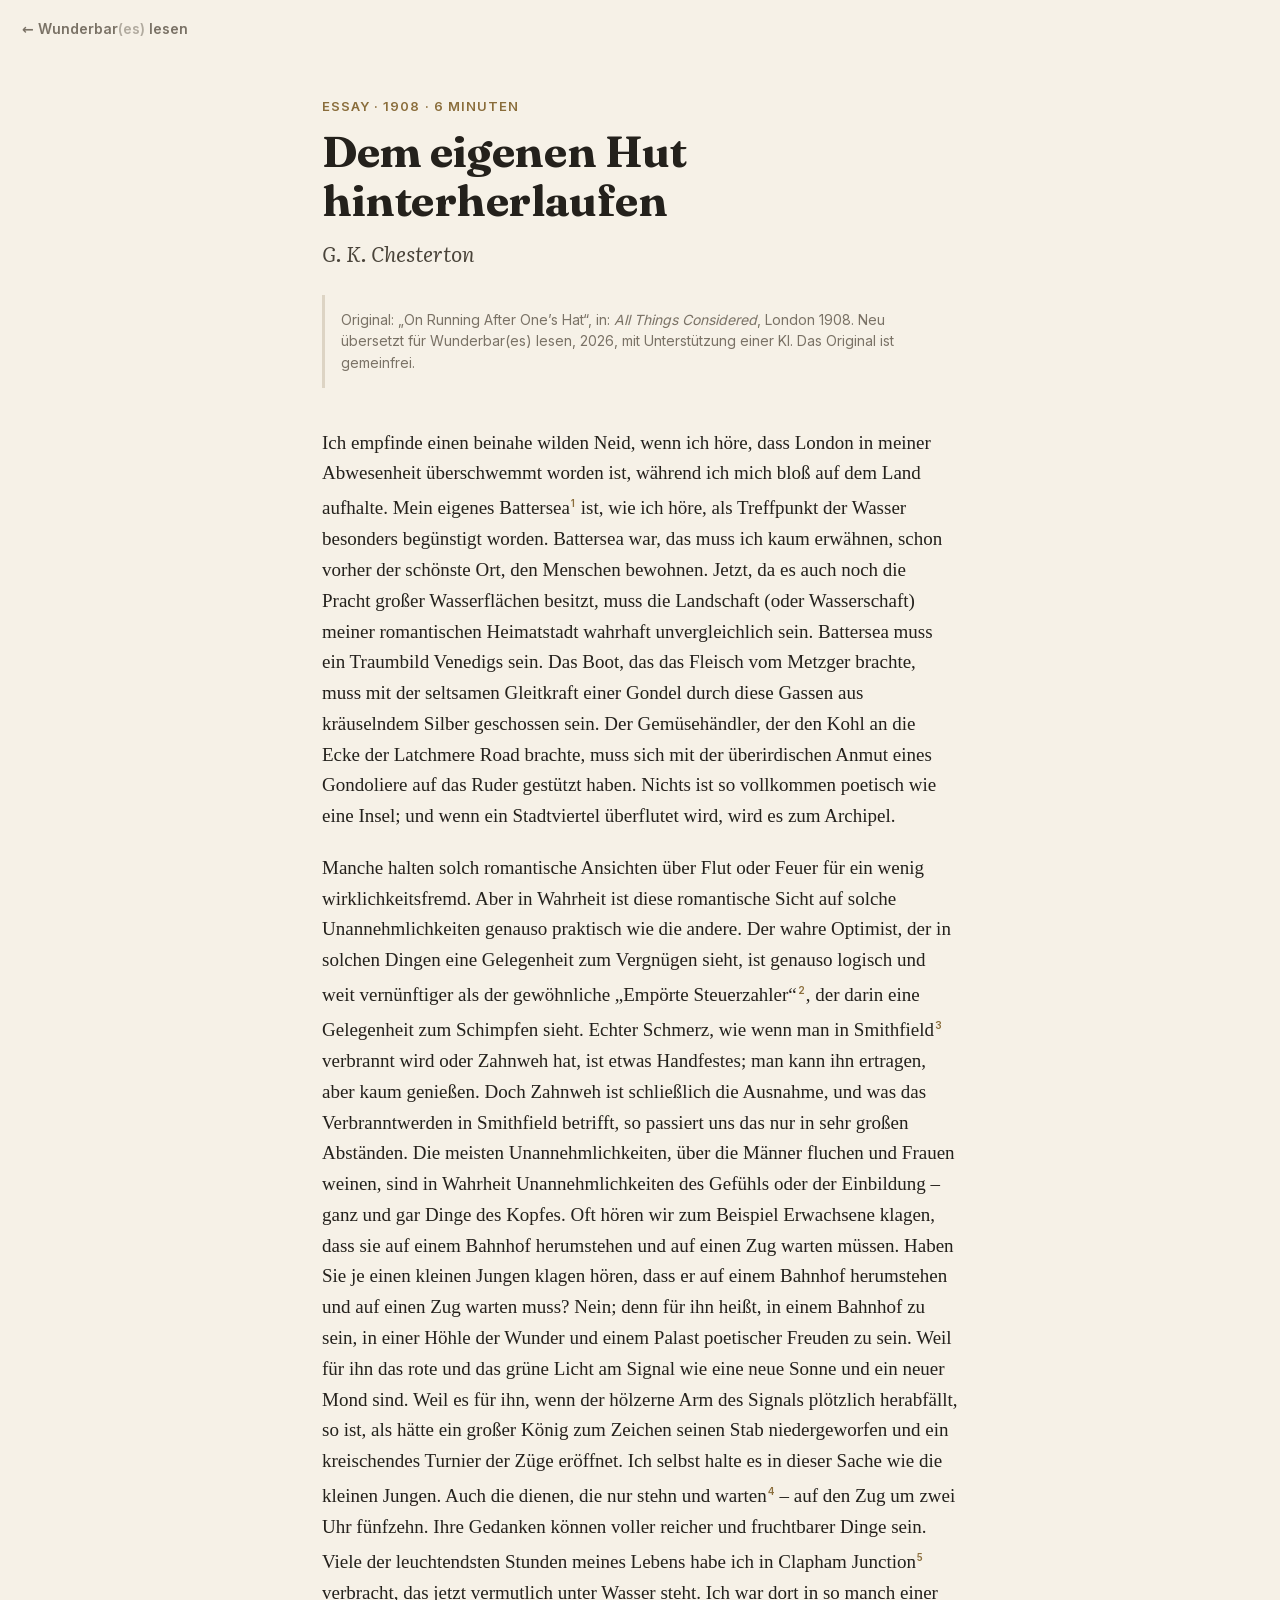
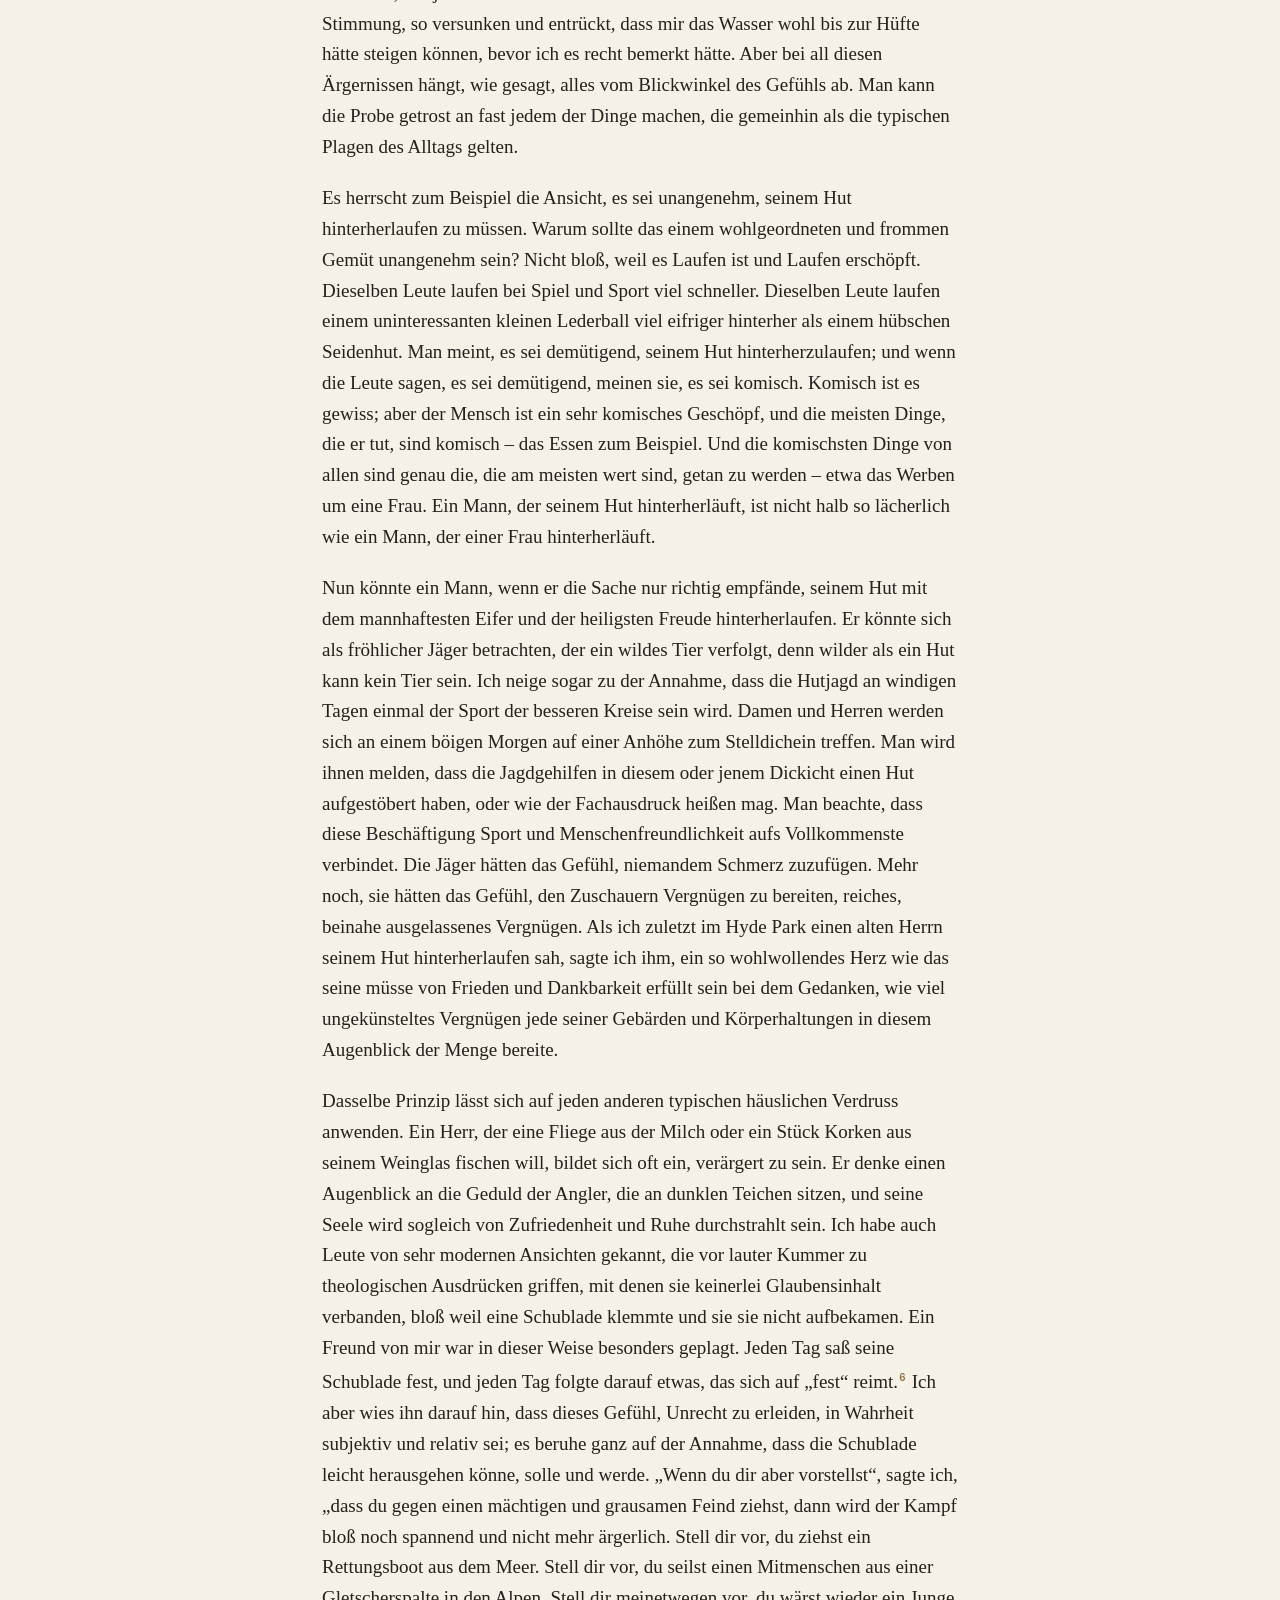
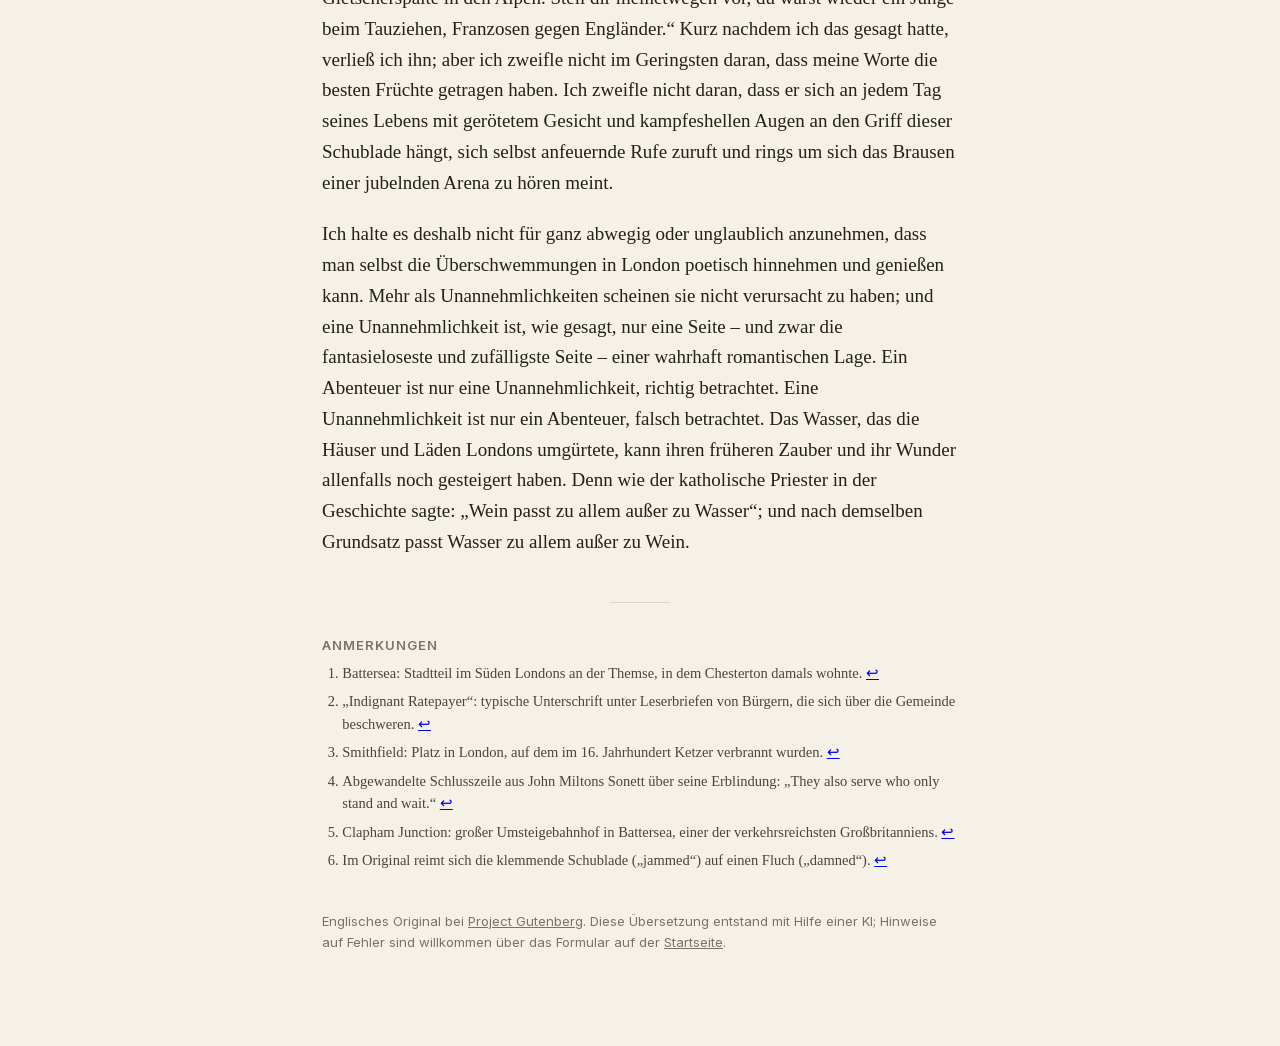
==== texte/chesterton-dem-eigenen-hut-hinterherlaufen.html @ 298facc2 "Claude: erste eigene Übersetzung – Chesterton „Dem eigenen Hut hinterherlaufen“, Leseseiten-Gestaltu" ====
<!doctype html>
<html lang="de">
<head>
  <meta charset="utf-8">
  <meta name="viewport" content="width=device-width, initial-scale=1">
  <title>Dem eigenen Hut hinterherlaufen – G. K. Chesterton – Wunderbar(es) lesen</title>
  <meta name="description" content="G. K. Chestertons Essay von 1908 über Ärgernisse, die eigentlich Abenteuer sind – neu übersetzt.">
  <meta name="theme-color" content="#f6f1e7">
  <link rel="stylesheet" href="lesen.css">
</head>
<body>
  <a class="zurueck" href="../#g-k-chesterton-dem-eigenen-hut-hinterherlaufen">← Wunderbar<span class="klammer">(es)</span> lesen</a>

  <main>
    <header class="kopf">
      <p class="art">Essay · 1908 · 6 Minuten</p>
      <h1>Dem eigenen Hut hinterherlaufen</h1>
      <p class="autor">G. K. Chesterton</p>
      <div class="angaben">
        <p>Original: „On Running After One’s Hat“, in: <i>All Things Considered</i>, London 1908.
        Neu übersetzt für Wunderbar(es) lesen, 2026, mit Unterstützung einer KI. Das Original ist gemeinfrei.</p>
      </div>
    </header>

    <article class="text">
      <p>Ich empfinde einen beinahe wilden Neid, wenn ich höre, dass London in meiner Abwesenheit überschwemmt worden ist, während ich mich bloß auf dem Land aufhalte. Mein eigenes Battersea<sup><a href="#a1" id="z1">1</a></sup> ist, wie ich höre, als Treffpunkt der Wasser besonders begünstigt worden. Battersea war, das muss ich kaum erwähnen, schon vorher der schönste Ort, den Menschen bewohnen. Jetzt, da es auch noch die Pracht großer Wasserflächen besitzt, muss die Landschaft (oder Wasserschaft) meiner romantischen Heimatstadt wahrhaft unvergleichlich sein. Battersea muss ein Traumbild Venedigs sein. Das Boot, das das Fleisch vom Metzger brachte, muss mit der seltsamen Gleitkraft einer Gondel durch diese Gassen aus kräuselndem Silber geschossen sein. Der Gemüsehändler, der den Kohl an die Ecke der Latchmere Road brachte, muss sich mit der überirdischen Anmut eines Gondoliere auf das Ruder gestützt haben. Nichts ist so vollkommen poetisch wie eine Insel; und wenn ein Stadtviertel überflutet wird, wird es zum Archipel.</p>

      <p class="absatz">Manche halten solch romantische Ansichten über Flut oder Feuer für ein wenig wirklichkeitsfremd. Aber in Wahrheit ist diese romantische Sicht auf solche Unannehmlichkeiten genauso praktisch wie die andere. Der wahre Optimist, der in solchen Dingen eine Gelegenheit zum Vergnügen sieht, ist genauso logisch und weit vernünftiger als der gewöhnliche „Empörte Steuerzahler“<sup><a href="#a2" id="z2">2</a></sup>, der darin eine Gelegenheit zum Schimpfen sieht. Echter Schmerz, wie wenn man in Smithfield<sup><a href="#a3" id="z3">3</a></sup> verbrannt wird oder Zahnweh hat, ist etwas Handfestes; man kann ihn ertragen, aber kaum genießen. Doch Zahnweh ist schließlich die Ausnahme, und was das Verbranntwerden in Smithfield betrifft, so passiert uns das nur in sehr großen Abständen. Die meisten Unannehmlichkeiten, über die Männer fluchen und Frauen weinen, sind in Wahrheit Unannehmlichkeiten des Gefühls oder der Einbildung – ganz und gar Dinge des Kopfes. Oft hören wir zum Beispiel Erwachsene klagen, dass sie auf einem Bahnhof herumstehen und auf einen Zug warten müssen. Haben Sie je einen kleinen Jungen klagen hören, dass er auf einem Bahnhof herumstehen und auf einen Zug warten muss? Nein; denn für ihn heißt, in einem Bahnhof zu sein, in einer Höhle der Wunder und einem Palast poetischer Freuden zu sein. Weil für ihn das rote und das grüne Licht am Signal wie eine neue Sonne und ein neuer Mond sind. Weil es für ihn, wenn der hölzerne Arm des Signals plötzlich herabfällt, so ist, als hätte ein großer König zum Zeichen seinen Stab niedergeworfen und ein kreischendes Turnier der Züge eröffnet. Ich selbst halte es in dieser Sache wie die kleinen Jungen. Auch die dienen, die nur stehn und warten<sup><a href="#a4" id="z4">4</a></sup> – auf den Zug um zwei Uhr fünfzehn. Ihre Gedanken können voller reicher und fruchtbarer Dinge sein. Viele der leuchtendsten Stunden meines Lebens habe ich in Clapham Junction<sup><a href="#a5" id="z5">5</a></sup> verbracht, das jetzt vermutlich unter Wasser steht. Ich war dort in so manch einer Stimmung, so versunken und entrückt, dass mir das Wasser wohl bis zur Hüfte hätte steigen können, bevor ich es recht bemerkt hätte. Aber bei all diesen Ärgernissen hängt, wie gesagt, alles vom Blickwinkel des Gefühls ab. Man kann die Probe getrost an fast jedem der Dinge machen, die gemeinhin als die typischen Plagen des Alltags gelten.</p>

      <p class="absatz">Es herrscht zum Beispiel die Ansicht, es sei unangenehm, seinem Hut hinterherlaufen zu müssen. Warum sollte das einem wohlgeordneten und frommen Gemüt unangenehm sein? Nicht bloß, weil es Laufen ist und Laufen erschöpft. Dieselben Leute laufen bei Spiel und Sport viel schneller. Dieselben Leute laufen einem uninteressanten kleinen Lederball viel eifriger hinterher als einem hübschen Seidenhut. Man meint, es sei demütigend, seinem Hut hinterherzulaufen; und wenn die Leute sagen, es sei demütigend, meinen sie, es sei komisch. Komisch ist es gewiss; aber der Mensch ist ein sehr komisches Geschöpf, und die meisten Dinge, die er tut, sind komisch – das Essen zum Beispiel. Und die komischsten Dinge von allen sind genau die, die am meisten wert sind, getan zu werden – etwa das Werben um eine Frau. Ein Mann, der seinem Hut hinterherläuft, ist nicht halb so lächerlich wie ein Mann, der einer Frau hinterherläuft.</p>

      <p class="absatz">Nun könnte ein Mann, wenn er die Sache nur richtig empfände, seinem Hut mit dem mannhaftesten Eifer und der heiligsten Freude hinterherlaufen. Er könnte sich als fröhlicher Jäger betrachten, der ein wildes Tier verfolgt, denn wilder als ein Hut kann kein Tier sein. Ich neige sogar zu der Annahme, dass die Hutjagd an windigen Tagen einmal der Sport der besseren Kreise sein wird. Damen und Herren werden sich an einem böigen Morgen auf einer Anhöhe zum Stelldichein treffen. Man wird ihnen melden, dass die Jagdgehilfen in diesem oder jenem Dickicht einen Hut aufgestöbert haben, oder wie der Fachausdruck heißen mag. Man beachte, dass diese Beschäftigung Sport und Menschenfreundlichkeit aufs Vollkommenste verbindet. Die Jäger hätten das Gefühl, niemandem Schmerz zuzufügen. Mehr noch, sie hätten das Gefühl, den Zuschauern Vergnügen zu bereiten, reiches, beinahe ausgelassenes Vergnügen. Als ich zuletzt im Hyde Park einen alten Herrn seinem Hut hinterherlaufen sah, sagte ich ihm, ein so wohlwollendes Herz wie das seine müsse von Frieden und Dankbarkeit erfüllt sein bei dem Gedanken, wie viel ungekünsteltes Vergnügen jede seiner Gebärden und Körperhaltungen in diesem Augenblick der Menge bereite.</p>

      <p class="absatz">Dasselbe Prinzip lässt sich auf jeden anderen typischen häuslichen Verdruss anwenden. Ein Herr, der eine Fliege aus der Milch oder ein Stück Korken aus seinem Weinglas fischen will, bildet sich oft ein, verärgert zu sein. Er denke einen Augenblick an die Geduld der Angler, die an dunklen Teichen sitzen, und seine Seele wird sogleich von Zufriedenheit und Ruhe durchstrahlt sein. Ich habe auch Leute von sehr modernen Ansichten gekannt, die vor lauter Kummer zu theologischen Ausdrücken griffen, mit denen sie keinerlei Glaubensinhalt verbanden, bloß weil eine Schublade klemmte und sie sie nicht aufbekamen. Ein Freund von mir war in dieser Weise besonders geplagt. Jeden Tag saß seine Schublade fest, und jeden Tag folgte darauf etwas, das sich auf „fest“ reimt.<sup><a href="#a6" id="z6">6</a></sup> Ich aber wies ihn darauf hin, dass dieses Gefühl, Unrecht zu erleiden, in Wahrheit subjektiv und relativ sei; es beruhe ganz auf der Annahme, dass die Schublade leicht herausgehen könne, solle und werde. „Wenn du dir aber vorstellst“, sagte ich, „dass du gegen einen mächtigen und grausamen Feind ziehst, dann wird der Kampf bloß noch spannend und nicht mehr ärgerlich. Stell dir vor, du ziehst ein Rettungsboot aus dem Meer. Stell dir vor, du seilst einen Mitmenschen aus einer Gletscherspalte in den Alpen. Stell dir meinetwegen vor, du wärst wieder ein Junge beim Tauziehen, Franzosen gegen Engländer.“ Kurz nachdem ich das gesagt hatte, verließ ich ihn; aber ich zweifle nicht im Geringsten daran, dass meine Worte die besten Früchte getragen haben. Ich zweifle nicht daran, dass er sich an jedem Tag seines Lebens mit gerötetem Gesicht und kampfeshellen Augen an den Griff dieser Schublade hängt, sich selbst anfeuernde Rufe zuruft und rings um sich das Brausen einer jubelnden Arena zu hören meint.</p>

      <p class="absatz">Ich halte es deshalb nicht für ganz abwegig oder unglaublich anzunehmen, dass man selbst die Überschwemmungen in London poetisch hinnehmen und genießen kann. Mehr als Unannehmlichkeiten scheinen sie nicht verursacht zu haben; und eine Unannehmlichkeit ist, wie gesagt, nur eine Seite – und zwar die fantasieloseste und zufälligste Seite – einer wahrhaft romantischen Lage. Ein Abenteuer ist nur eine Unannehmlichkeit, richtig betrachtet. Eine Unannehmlichkeit ist nur ein Abenteuer, falsch betrachtet. Das Wasser, das die Häuser und Läden Londons umgürtete, kann ihren früheren Zauber und ihr Wunder allenfalls noch gesteigert haben. Denn wie der katholische Priester in der Geschichte sagte: „Wein passt zu allem außer zu Wasser“; und nach demselben Grundsatz passt Wasser zu allem außer zu Wein.</p>
    </article>

    <hr class="schluss">

    <section class="anmerkungen">
      <h2>Anmerkungen</h2>
      <ol>
        <li id="a1">Battersea: Stadtteil im Süden Londons an der Themse, in dem Chesterton damals wohnte. <a href="#z1">↩</a></li>
        <li id="a2">„Indignant Ratepayer“: typische Unterschrift unter Leserbriefen von Bürgern, die sich über die Gemeinde beschweren. <a href="#z2">↩</a></li>
        <li id="a3">Smithfield: Platz in London, auf dem im 16. Jahrhundert Ketzer verbrannt wurden. <a href="#z3">↩</a></li>
        <li id="a4">Abgewandelte Schlusszeile aus John Miltons Sonett über seine Erblindung: „They also serve who only stand and wait.“ <a href="#z4">↩</a></li>
        <li id="a5">Clapham Junction: großer Umsteigebahnhof in Battersea, einer der verkehrsreichsten Großbritanniens. <a href="#z5">↩</a></li>
        <li id="a6">Im Original reimt sich die klemmende Schublade („jammed“) auf einen Fluch („damned“). <a href="#z6">↩</a></li>
      </ol>
    </section>

    <footer class="fuss">
      <p>Englisches Original bei <a href="https://www.gutenberg.org/ebooks/11505" target="_blank" rel="noopener">Project Gutenberg</a>.
      Diese Übersetzung entstand mit Hilfe einer KI; Hinweise auf Fehler sind willkommen über das Formular auf der <a href="../">Startseite</a>.</p>
    </footer>
  </main>
</body>
</html>
---- texte/lesen.css ----
/* Leseseiten für eigene Übersetzungen: ruhig gesetzt wie eine Buchseite. */

@font-face {
  font-family: Literata;
  src: url(../fonts/literata-normal-latin.woff2) format("woff2");
  font-weight: 400 700; font-style: normal; font-display: swap;
  unicode-range: U+0000-00FF, U+0131, U+0152-0153, U+02BB-02BC, U+02C6, U+02DA, U+02DC, U+0304, U+0308, U+0329, U+2000-206F, U+20AC, U+2122, U+2191, U+2193, U+2212, U+2215, U+FEFF, U+FFFD;
}
@font-face {
  font-family: Literata;
  src: url(../fonts/literata-normal-latin-ext.woff2) format("woff2");
  font-weight: 400 700; font-style: normal; font-display: swap;
  unicode-range: U+0100-02BA, U+02BD-02C5, U+02C7-02CC, U+02CE-02D7, U+02DD-02FF, U+1E00-1E9F, U+2020, U+20A0-20AB, U+20AD-20C0, U+2113, U+2C60-2C7F, U+A720-A7FF;
}
@font-face {
  font-family: Literata;
  src: url(../fonts/literata-italic-latin.woff2) format("woff2");
  font-weight: 400 700; font-style: italic; font-display: swap;
  unicode-range: U+0000-00FF, U+0131, U+0152-0153, U+02BB-02BC, U+02C6, U+02DA, U+02DC, U+0304, U+0308, U+0329, U+2000-206F, U+20AC, U+2122, U+2191, U+2193, U+2212, U+2215, U+FEFF, U+FFFD;
}
@font-face {
  font-family: Literata;
  src: url(../fonts/literata-italic-latin-ext.woff2) format("woff2");
  font-weight: 400 700; font-style: italic; font-display: swap;
  unicode-range: U+0100-02BA, U+02BD-02C5, U+02C7-02CC, U+02CE-02D7, U+02DD-02FF, U+1E00-1E9F, U+2020, U+20A0-20AB, U+20AD-20C0, U+2113, U+2C60-2C7F, U+A720-A7FF;
}
@font-face {
  font-family: Inter;
  src: url(../fonts/inter-latin.woff2) format("woff2");
  font-weight: 400 800; font-display: swap;
}
@font-face {
  font-family: Fraunces;
  src: url(../fonts/fraunces-latin.woff2) format("woff2");
  font-weight: 600 800; font-display: swap;
}

:root {
  --papier: #f6f1e7;
  --tinte: #24211c;
  --leise: #7a7266;
  --linie: #ddd4c4;
  --akzent: #8a6d3b;
}

* { box-sizing: border-box; }

html { -webkit-text-size-adjust: 100%; }

body {
  margin: 0;
  background: var(--papier);
  color: var(--tinte);
  font: 400 19px/1.62 Literata, Georgia, serif;
  font-optical-sizing: auto;
  -webkit-font-smoothing: antialiased;
  hanging-punctuation: first;
}

.zurueck {
  display: inline-block;
  margin: 22px 0 0 22px;
  font: 600 14px/1 Inter, system-ui, sans-serif;
  color: var(--leise);
  text-decoration: none;
}
.zurueck:hover { color: var(--tinte); }
.zurueck .klammer { opacity: .55; margin-left: .05em; }

main {
  max-width: 36em;
  margin: 0 auto;
  padding: 56px 24px 80px;
}

.kopf { margin-bottom: 40px; }

.art {
  margin: 0 0 14px;
  font: 600 13px/1 Inter, system-ui, sans-serif;
  letter-spacing: .08em;
  text-transform: uppercase;
  color: var(--akzent);
}

h1 {
  margin: 0;
  font: 700 clamp(30px, 6vw, 44px)/1.12 Fraunces, Georgia, serif;
  letter-spacing: -.01em;
  text-wrap: balance;
}

.autor {
  margin: 14px 0 0;
  font: 400 21px/1.3 Literata, Georgia, serif;
  font-style: italic;
  color: #4a443a;
}

.angaben {
  margin: 28px 0 0;
  padding: 14px 16px;
  border-left: 3px solid var(--linie);
  font: 400 14px/1.55 Inter, system-ui, sans-serif;
  color: var(--leise);
}
.angaben p { margin: 0; }
.angaben a { color: inherit; }

.text p { margin: 0; text-align: left; hyphens: auto; }
.text p + p { text-indent: 1.4em; }
.text .absatz { margin-top: 1.1em; text-indent: 0; }

sup a {
  padding: 0 1px;
  font: 600 .62em/1 Inter, system-ui, sans-serif;
  color: var(--akzent);
  text-decoration: none;
}

.schluss {
  margin: 44px auto 0;
  width: 60px;
  border: 0;
  border-top: 1px solid var(--linie);
}

.anmerkungen {
  margin-top: 36px;
  font: 400 14.5px/1.55 Literata, Georgia, serif;
  color: #4a443a;
}
.anmerkungen h2 {
  margin: 0 0 10px;
  font: 600 13px/1 Inter, system-ui, sans-serif;
  letter-spacing: .08em;
  text-transform: uppercase;
  color: var(--leise);
}
.anmerkungen ol { margin: 0; padding-left: 1.4em; }
.anmerkungen li { margin-bottom: 6px; }
.anmerkungen li:target { background: #efe6d2; }

.fuss {
  margin-top: 40px;
  font: 400 13px/1.6 Inter, system-ui, sans-serif;
  color: var(--leise);
}
.fuss a { color: inherit; }

@media (max-width: 520px) {
  body { font-size: 18px; }
  main { padding-top: 36px; }
}
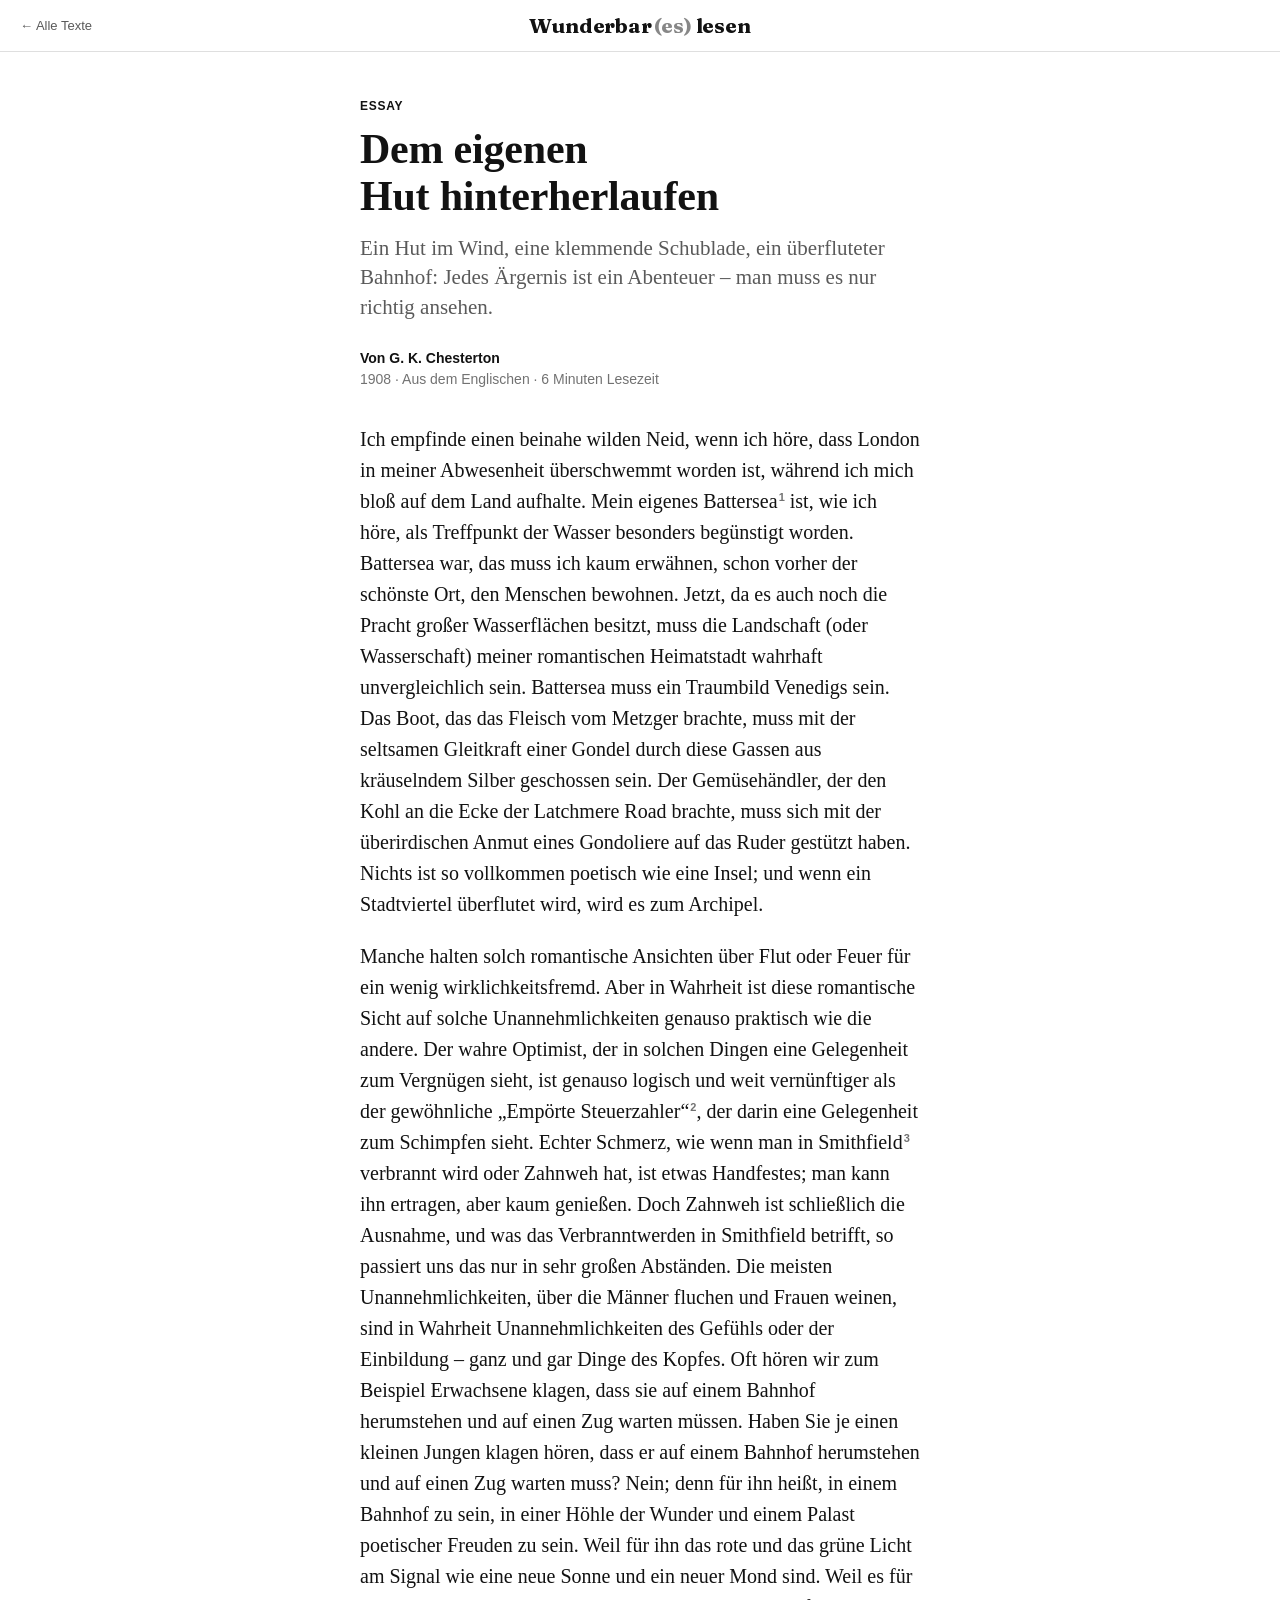
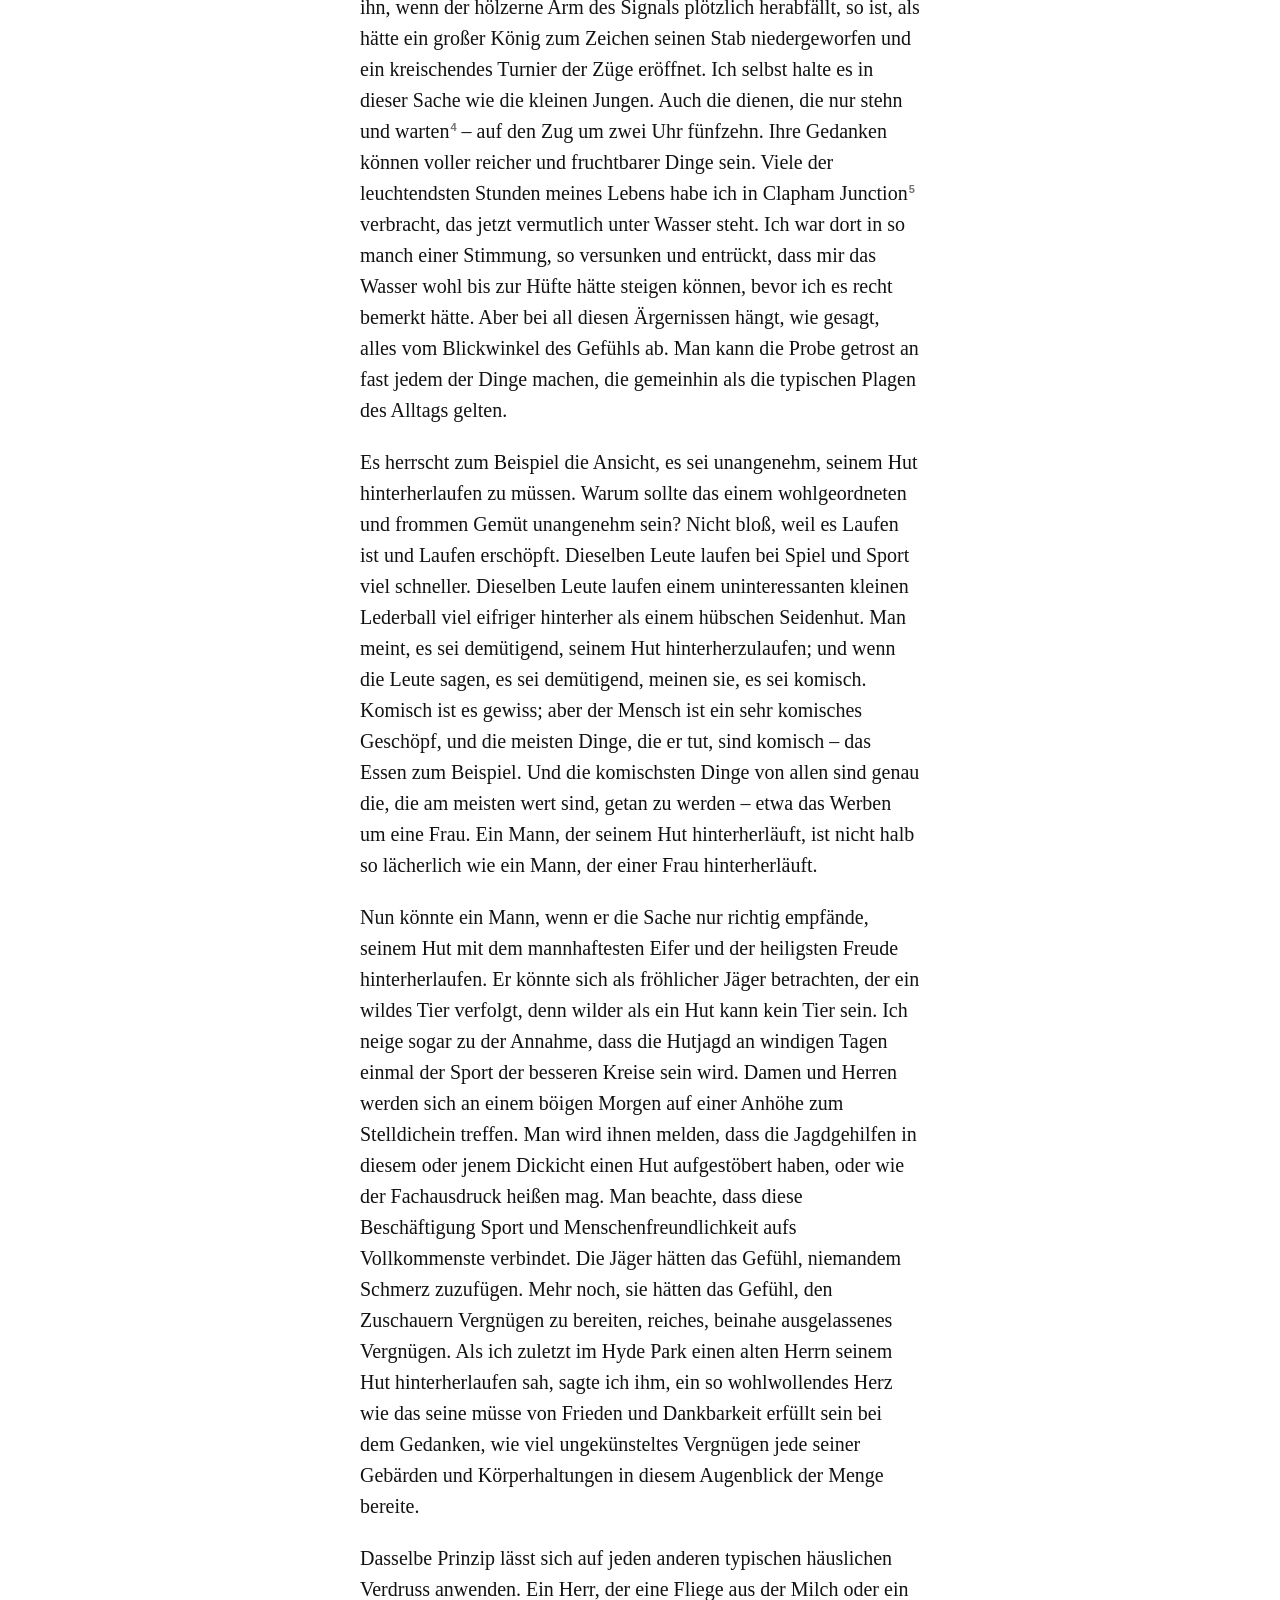
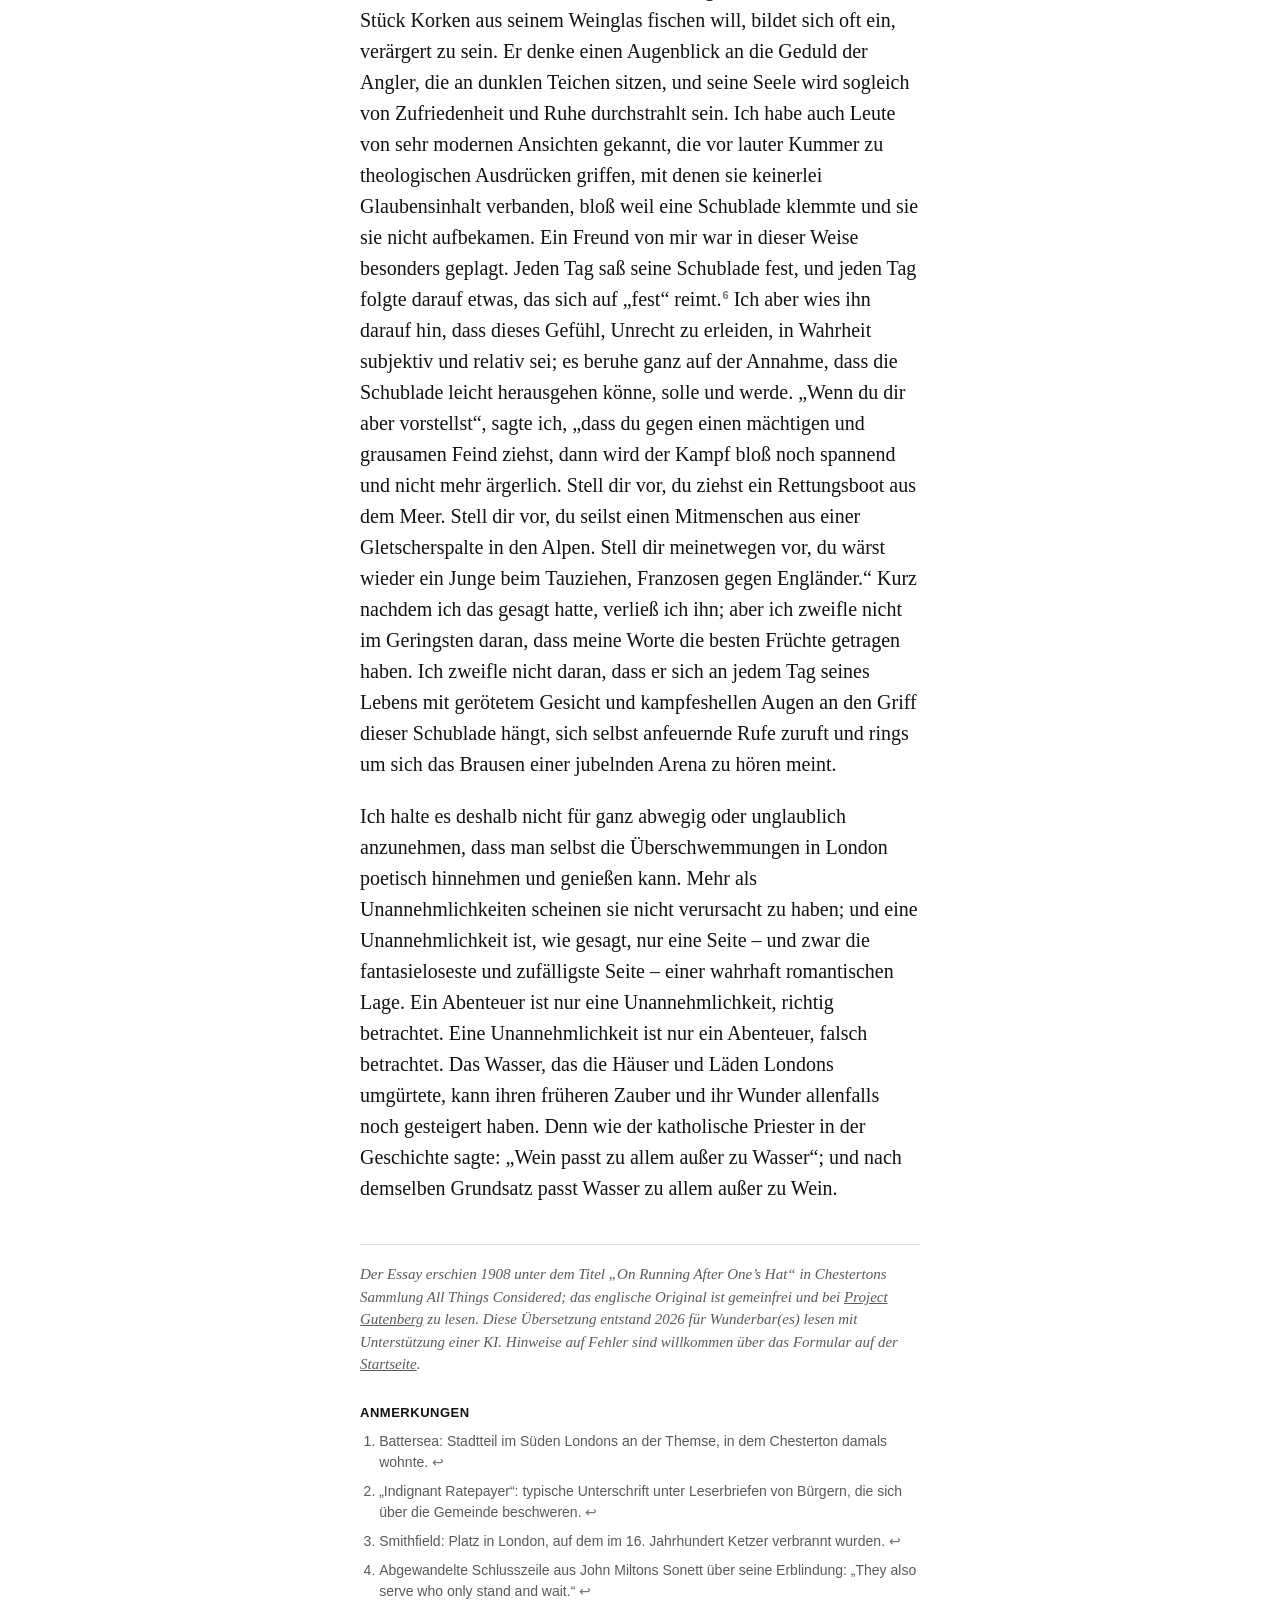
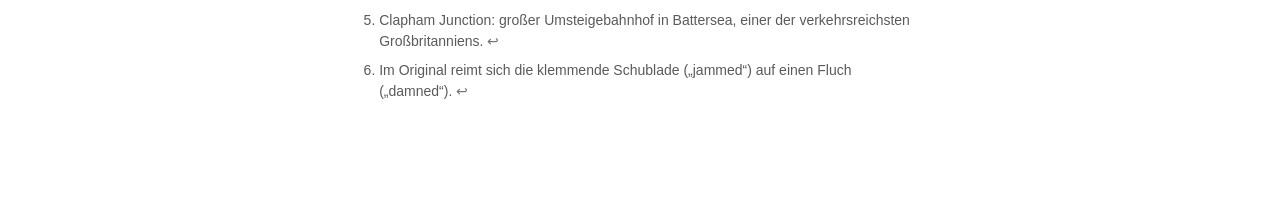
==== commit d21bf272: "Claude: Leseseiten im schlichten Zeitungs-Look (angelehnt an die New York Times) Co-Authored-By: Cla" ====
--- a/texte/chesterton-dem-eigenen-hut-hinterherlaufen.html
+++ b/texte/chesterton-dem-eigenen-hut-hinterherlaufen.html
@@ -4,39 +4,37 @@
   <meta charset="utf-8">
   <meta name="viewport" content="width=device-width, initial-scale=1">
   <title>Dem eigenen Hut hinterherlaufen – G. K. Chesterton – Wunderbar(es) lesen</title>
-  <meta name="description" content="G. K. Chestertons Essay von 1908 über Ärgernisse, die eigentlich Abenteuer sind – neu übersetzt.">
-  <meta name="theme-color" content="#f6f1e7">
-  <link rel="stylesheet" href="lesen.css">
+  <meta name="description" content="Ein Hut im Wind, eine klemmende Schublade, ein überfluteter Bahnhof: Chesterton zeigt, dass jedes Ärgernis ein Abenteuer ist.">
+  <meta name="theme-color" content="#ffffff">
+  <link rel="stylesheet" href="lesen.css?v=1b57d99d">
 </head>
 <body>
-  <a class="zurueck" href="../#g-k-chesterton-dem-eigenen-hut-hinterherlaufen">← Wunderbar<span class="klammer">(es)</span> lesen</a>
+  <header class="kopfzeile">
+    <a class="zurueck" href="../#g-k-chesterton-dem-eigenen-hut-hinterherlaufen">← Alle Texte</a>
+    <a class="marke" href="../">Wunderbar<span class="klammer">(es)</span> lesen</a>
+  </header>
 
   <main>
-    <header class="kopf">
-      <p class="art">Essay · 1908 · 6 Minuten</p>
-      <h1>Dem eigenen Hut hinterherlaufen</h1>
-      <p class="autor">G. K. Chesterton</p>
-      <div class="angaben">
-        <p>Original: „On Running After One’s Hat“, in: <i>All Things Considered</i>, London 1908.
-        Neu übersetzt für Wunderbar(es) lesen, 2026, mit Unterstützung einer KI. Das Original ist gemeinfrei.</p>
-      </div>
-    </header>
+    <p class="rubrik">Essay</p>
+    <h1>Dem eigenen Hut hinterherlaufen</h1>
+    <p class="vorspann">Ein Hut im Wind, eine klemmende Schublade, ein überfluteter Bahnhof: Jedes Ärgernis ist ein Abenteuer – man muss es nur richtig ansehen.</p>
+    <p class="zeile"><span class="von">Von G. K. Chesterton</span>1908 · Aus dem Englischen · 6 Minuten Lesezeit</p>
 
     <article class="text">
       <p>Ich empfinde einen beinahe wilden Neid, wenn ich höre, dass London in meiner Abwesenheit überschwemmt worden ist, während ich mich bloß auf dem Land aufhalte. Mein eigenes Battersea<sup><a href="#a1" id="z1">1</a></sup> ist, wie ich höre, als Treffpunkt der Wasser besonders begünstigt worden. Battersea war, das muss ich kaum erwähnen, schon vorher der schönste Ort, den Menschen bewohnen. Jetzt, da es auch noch die Pracht großer Wasserflächen besitzt, muss die Landschaft (oder Wasserschaft) meiner romantischen Heimatstadt wahrhaft unvergleichlich sein. Battersea muss ein Traumbild Venedigs sein. Das Boot, das das Fleisch vom Metzger brachte, muss mit der seltsamen Gleitkraft einer Gondel durch diese Gassen aus kräuselndem Silber geschossen sein. Der Gemüsehändler, der den Kohl an die Ecke der Latchmere Road brachte, muss sich mit der überirdischen Anmut eines Gondoliere auf das Ruder gestützt haben. Nichts ist so vollkommen poetisch wie eine Insel; und wenn ein Stadtviertel überflutet wird, wird es zum Archipel.</p>
 
-      <p class="absatz">Manche halten solch romantische Ansichten über Flut oder Feuer für ein wenig wirklichkeitsfremd. Aber in Wahrheit ist diese romantische Sicht auf solche Unannehmlichkeiten genauso praktisch wie die andere. Der wahre Optimist, der in solchen Dingen eine Gelegenheit zum Vergnügen sieht, ist genauso logisch und weit vernünftiger als der gewöhnliche „Empörte Steuerzahler“<sup><a href="#a2" id="z2">2</a></sup>, der darin eine Gelegenheit zum Schimpfen sieht. Echter Schmerz, wie wenn man in Smithfield<sup><a href="#a3" id="z3">3</a></sup> verbrannt wird oder Zahnweh hat, ist etwas Handfestes; man kann ihn ertragen, aber kaum genießen. Doch Zahnweh ist schließlich die Ausnahme, und was das Verbranntwerden in Smithfield betrifft, so passiert uns das nur in sehr großen Abständen. Die meisten Unannehmlichkeiten, über die Männer fluchen und Frauen weinen, sind in Wahrheit Unannehmlichkeiten des Gefühls oder der Einbildung – ganz und gar Dinge des Kopfes. Oft hören wir zum Beispiel Erwachsene klagen, dass sie auf einem Bahnhof herumstehen und auf einen Zug warten müssen. Haben Sie je einen kleinen Jungen klagen hören, dass er auf einem Bahnhof herumstehen und auf einen Zug warten muss? Nein; denn für ihn heißt, in einem Bahnhof zu sein, in einer Höhle der Wunder und einem Palast poetischer Freuden zu sein. Weil für ihn das rote und das grüne Licht am Signal wie eine neue Sonne und ein neuer Mond sind. Weil es für ihn, wenn der hölzerne Arm des Signals plötzlich herabfällt, so ist, als hätte ein großer König zum Zeichen seinen Stab niedergeworfen und ein kreischendes Turnier der Züge eröffnet. Ich selbst halte es in dieser Sache wie die kleinen Jungen. Auch die dienen, die nur stehn und warten<sup><a href="#a4" id="z4">4</a></sup> – auf den Zug um zwei Uhr fünfzehn. Ihre Gedanken können voller reicher und fruchtbarer Dinge sein. Viele der leuchtendsten Stunden meines Lebens habe ich in Clapham Junction<sup><a href="#a5" id="z5">5</a></sup> verbracht, das jetzt vermutlich unter Wasser steht. Ich war dort in so manch einer Stimmung, so versunken und entrückt, dass mir das Wasser wohl bis zur Hüfte hätte steigen können, bevor ich es recht bemerkt hätte. Aber bei all diesen Ärgernissen hängt, wie gesagt, alles vom Blickwinkel des Gefühls ab. Man kann die Probe getrost an fast jedem der Dinge machen, die gemeinhin als die typischen Plagen des Alltags gelten.</p>
+      <p>Manche halten solch romantische Ansichten über Flut oder Feuer für ein wenig wirklichkeitsfremd. Aber in Wahrheit ist diese romantische Sicht auf solche Unannehmlichkeiten genauso praktisch wie die andere. Der wahre Optimist, der in solchen Dingen eine Gelegenheit zum Vergnügen sieht, ist genauso logisch und weit vernünftiger als der gewöhnliche „Empörte Steuerzahler“<sup><a href="#a2" id="z2">2</a></sup>, der darin eine Gelegenheit zum Schimpfen sieht. Echter Schmerz, wie wenn man in Smithfield<sup><a href="#a3" id="z3">3</a></sup> verbrannt wird oder Zahnweh hat, ist etwas Handfestes; man kann ihn ertragen, aber kaum genießen. Doch Zahnweh ist schließlich die Ausnahme, und was das Verbranntwerden in Smithfield betrifft, so passiert uns das nur in sehr großen Abständen. Die meisten Unannehmlichkeiten, über die Männer fluchen und Frauen weinen, sind in Wahrheit Unannehmlichkeiten des Gefühls oder der Einbildung – ganz und gar Dinge des Kopfes. Oft hören wir zum Beispiel Erwachsene klagen, dass sie auf einem Bahnhof herumstehen und auf einen Zug warten müssen. Haben Sie je einen kleinen Jungen klagen hören, dass er auf einem Bahnhof herumstehen und auf einen Zug warten muss? Nein; denn für ihn heißt, in einem Bahnhof zu sein, in einer Höhle der Wunder und einem Palast poetischer Freuden zu sein. Weil für ihn das rote und das grüne Licht am Signal wie eine neue Sonne und ein neuer Mond sind. Weil es für ihn, wenn der hölzerne Arm des Signals plötzlich herabfällt, so ist, als hätte ein großer König zum Zeichen seinen Stab niedergeworfen und ein kreischendes Turnier der Züge eröffnet. Ich selbst halte es in dieser Sache wie die kleinen Jungen. Auch die dienen, die nur stehn und warten<sup><a href="#a4" id="z4">4</a></sup> – auf den Zug um zwei Uhr fünfzehn. Ihre Gedanken können voller reicher und fruchtbarer Dinge sein. Viele der leuchtendsten Stunden meines Lebens habe ich in Clapham Junction<sup><a href="#a5" id="z5">5</a></sup> verbracht, das jetzt vermutlich unter Wasser steht. Ich war dort in so manch einer Stimmung, so versunken und entrückt, dass mir das Wasser wohl bis zur Hüfte hätte steigen können, bevor ich es recht bemerkt hätte. Aber bei all diesen Ärgernissen hängt, wie gesagt, alles vom Blickwinkel des Gefühls ab. Man kann die Probe getrost an fast jedem der Dinge machen, die gemeinhin als die typischen Plagen des Alltags gelten.</p>
 
-      <p class="absatz">Es herrscht zum Beispiel die Ansicht, es sei unangenehm, seinem Hut hinterherlaufen zu müssen. Warum sollte das einem wohlgeordneten und frommen Gemüt unangenehm sein? Nicht bloß, weil es Laufen ist und Laufen erschöpft. Dieselben Leute laufen bei Spiel und Sport viel schneller. Dieselben Leute laufen einem uninteressanten kleinen Lederball viel eifriger hinterher als einem hübschen Seidenhut. Man meint, es sei demütigend, seinem Hut hinterherzulaufen; und wenn die Leute sagen, es sei demütigend, meinen sie, es sei komisch. Komisch ist es gewiss; aber der Mensch ist ein sehr komisches Geschöpf, und die meisten Dinge, die er tut, sind komisch – das Essen zum Beispiel. Und die komischsten Dinge von allen sind genau die, die am meisten wert sind, getan zu werden – etwa das Werben um eine Frau. Ein Mann, der seinem Hut hinterherläuft, ist nicht halb so lächerlich wie ein Mann, der einer Frau hinterherläuft.</p>
+      <p>Es herrscht zum Beispiel die Ansicht, es sei unangenehm, seinem Hut hinterherlaufen zu müssen. Warum sollte das einem wohlgeordneten und frommen Gemüt unangenehm sein? Nicht bloß, weil es Laufen ist und Laufen erschöpft. Dieselben Leute laufen bei Spiel und Sport viel schneller. Dieselben Leute laufen einem uninteressanten kleinen Lederball viel eifriger hinterher als einem hübschen Seidenhut. Man meint, es sei demütigend, seinem Hut hinterherzulaufen; und wenn die Leute sagen, es sei demütigend, meinen sie, es sei komisch. Komisch ist es gewiss; aber der Mensch ist ein sehr komisches Geschöpf, und die meisten Dinge, die er tut, sind komisch – das Essen zum Beispiel. Und die komischsten Dinge von allen sind genau die, die am meisten wert sind, getan zu werden – etwa das Werben um eine Frau. Ein Mann, der seinem Hut hinterherläuft, ist nicht halb so lächerlich wie ein Mann, der einer Frau hinterherläuft.</p>
 
-      <p class="absatz">Nun könnte ein Mann, wenn er die Sache nur richtig empfände, seinem Hut mit dem mannhaftesten Eifer und der heiligsten Freude hinterherlaufen. Er könnte sich als fröhlicher Jäger betrachten, der ein wildes Tier verfolgt, denn wilder als ein Hut kann kein Tier sein. Ich neige sogar zu der Annahme, dass die Hutjagd an windigen Tagen einmal der Sport der besseren Kreise sein wird. Damen und Herren werden sich an einem böigen Morgen auf einer Anhöhe zum Stelldichein treffen. Man wird ihnen melden, dass die Jagdgehilfen in diesem oder jenem Dickicht einen Hut aufgestöbert haben, oder wie der Fachausdruck heißen mag. Man beachte, dass diese Beschäftigung Sport und Menschenfreundlichkeit aufs Vollkommenste verbindet. Die Jäger hätten das Gefühl, niemandem Schmerz zuzufügen. Mehr noch, sie hätten das Gefühl, den Zuschauern Vergnügen zu bereiten, reiches, beinahe ausgelassenes Vergnügen. Als ich zuletzt im Hyde Park einen alten Herrn seinem Hut hinterherlaufen sah, sagte ich ihm, ein so wohlwollendes Herz wie das seine müsse von Frieden und Dankbarkeit erfüllt sein bei dem Gedanken, wie viel ungekünsteltes Vergnügen jede seiner Gebärden und Körperhaltungen in diesem Augenblick der Menge bereite.</p>
+      <p>Nun könnte ein Mann, wenn er die Sache nur richtig empfände, seinem Hut mit dem mannhaftesten Eifer und der heiligsten Freude hinterherlaufen. Er könnte sich als fröhlicher Jäger betrachten, der ein wildes Tier verfolgt, denn wilder als ein Hut kann kein Tier sein. Ich neige sogar zu der Annahme, dass die Hutjagd an windigen Tagen einmal der Sport der besseren Kreise sein wird. Damen und Herren werden sich an einem böigen Morgen auf einer Anhöhe zum Stelldichein treffen. Man wird ihnen melden, dass die Jagdgehilfen in diesem oder jenem Dickicht einen Hut aufgestöbert haben, oder wie der Fachausdruck heißen mag. Man beachte, dass diese Beschäftigung Sport und Menschenfreundlichkeit aufs Vollkommenste verbindet. Die Jäger hätten das Gefühl, niemandem Schmerz zuzufügen. Mehr noch, sie hätten das Gefühl, den Zuschauern Vergnügen zu bereiten, reiches, beinahe ausgelassenes Vergnügen. Als ich zuletzt im Hyde Park einen alten Herrn seinem Hut hinterherlaufen sah, sagte ich ihm, ein so wohlwollendes Herz wie das seine müsse von Frieden und Dankbarkeit erfüllt sein bei dem Gedanken, wie viel ungekünsteltes Vergnügen jede seiner Gebärden und Körperhaltungen in diesem Augenblick der Menge bereite.</p>
 
-      <p class="absatz">Dasselbe Prinzip lässt sich auf jeden anderen typischen häuslichen Verdruss anwenden. Ein Herr, der eine Fliege aus der Milch oder ein Stück Korken aus seinem Weinglas fischen will, bildet sich oft ein, verärgert zu sein. Er denke einen Augenblick an die Geduld der Angler, die an dunklen Teichen sitzen, und seine Seele wird sogleich von Zufriedenheit und Ruhe durchstrahlt sein. Ich habe auch Leute von sehr modernen Ansichten gekannt, die vor lauter Kummer zu theologischen Ausdrücken griffen, mit denen sie keinerlei Glaubensinhalt verbanden, bloß weil eine Schublade klemmte und sie sie nicht aufbekamen. Ein Freund von mir war in dieser Weise besonders geplagt. Jeden Tag saß seine Schublade fest, und jeden Tag folgte darauf etwas, das sich auf „fest“ reimt.<sup><a href="#a6" id="z6">6</a></sup> Ich aber wies ihn darauf hin, dass dieses Gefühl, Unrecht zu erleiden, in Wahrheit subjektiv und relativ sei; es beruhe ganz auf der Annahme, dass die Schublade leicht herausgehen könne, solle und werde. „Wenn du dir aber vorstellst“, sagte ich, „dass du gegen einen mächtigen und grausamen Feind ziehst, dann wird der Kampf bloß noch spannend und nicht mehr ärgerlich. Stell dir vor, du ziehst ein Rettungsboot aus dem Meer. Stell dir vor, du seilst einen Mitmenschen aus einer Gletscherspalte in den Alpen. Stell dir meinetwegen vor, du wärst wieder ein Junge beim Tauziehen, Franzosen gegen Engländer.“ Kurz nachdem ich das gesagt hatte, verließ ich ihn; aber ich zweifle nicht im Geringsten daran, dass meine Worte die besten Früchte getragen haben. Ich zweifle nicht daran, dass er sich an jedem Tag seines Lebens mit gerötetem Gesicht und kampfeshellen Augen an den Griff dieser Schublade hängt, sich selbst anfeuernde Rufe zuruft und rings um sich das Brausen einer jubelnden Arena zu hören meint.</p>
+      <p>Dasselbe Prinzip lässt sich auf jeden anderen typischen häuslichen Verdruss anwenden. Ein Herr, der eine Fliege aus der Milch oder ein Stück Korken aus seinem Weinglas fischen will, bildet sich oft ein, verärgert zu sein. Er denke einen Augenblick an die Geduld der Angler, die an dunklen Teichen sitzen, und seine Seele wird sogleich von Zufriedenheit und Ruhe durchstrahlt sein. Ich habe auch Leute von sehr modernen Ansichten gekannt, die vor lauter Kummer zu theologischen Ausdrücken griffen, mit denen sie keinerlei Glaubensinhalt verbanden, bloß weil eine Schublade klemmte und sie sie nicht aufbekamen. Ein Freund von mir war in dieser Weise besonders geplagt. Jeden Tag saß seine Schublade fest, und jeden Tag folgte darauf etwas, das sich auf „fest“ reimt.<sup><a href="#a6" id="z6">6</a></sup> Ich aber wies ihn darauf hin, dass dieses Gefühl, Unrecht zu erleiden, in Wahrheit subjektiv und relativ sei; es beruhe ganz auf der Annahme, dass die Schublade leicht herausgehen könne, solle und werde. „Wenn du dir aber vorstellst“, sagte ich, „dass du gegen einen mächtigen und grausamen Feind ziehst, dann wird der Kampf bloß noch spannend und nicht mehr ärgerlich. Stell dir vor, du ziehst ein Rettungsboot aus dem Meer. Stell dir vor, du seilst einen Mitmenschen aus einer Gletscherspalte in den Alpen. Stell dir meinetwegen vor, du wärst wieder ein Junge beim Tauziehen, Franzosen gegen Engländer.“ Kurz nachdem ich das gesagt hatte, verließ ich ihn; aber ich zweifle nicht im Geringsten daran, dass meine Worte die besten Früchte getragen haben. Ich zweifle nicht daran, dass er sich an jedem Tag seines Lebens mit gerötetem Gesicht und kampfeshellen Augen an den Griff dieser Schublade hängt, sich selbst anfeuernde Rufe zuruft und rings um sich das Brausen einer jubelnden Arena zu hören meint.</p>
 
-      <p class="absatz">Ich halte es deshalb nicht für ganz abwegig oder unglaublich anzunehmen, dass man selbst die Überschwemmungen in London poetisch hinnehmen und genießen kann. Mehr als Unannehmlichkeiten scheinen sie nicht verursacht zu haben; und eine Unannehmlichkeit ist, wie gesagt, nur eine Seite – und zwar die fantasieloseste und zufälligste Seite – einer wahrhaft romantischen Lage. Ein Abenteuer ist nur eine Unannehmlichkeit, richtig betrachtet. Eine Unannehmlichkeit ist nur ein Abenteuer, falsch betrachtet. Das Wasser, das die Häuser und Läden Londons umgürtete, kann ihren früheren Zauber und ihr Wunder allenfalls noch gesteigert haben. Denn wie der katholische Priester in der Geschichte sagte: „Wein passt zu allem außer zu Wasser“; und nach demselben Grundsatz passt Wasser zu allem außer zu Wein.</p>
+      <p>Ich halte es deshalb nicht für ganz abwegig oder unglaublich anzunehmen, dass man selbst die Überschwemmungen in London poetisch hinnehmen und genießen kann. Mehr als Unannehmlichkeiten scheinen sie nicht verursacht zu haben; und eine Unannehmlichkeit ist, wie gesagt, nur eine Seite – und zwar die fantasieloseste und zufälligste Seite – einer wahrhaft romantischen Lage. Ein Abenteuer ist nur eine Unannehmlichkeit, richtig betrachtet. Eine Unannehmlichkeit ist nur ein Abenteuer, falsch betrachtet. Das Wasser, das die Häuser und Läden Londons umgürtete, kann ihren früheren Zauber und ihr Wunder allenfalls noch gesteigert haben. Denn wie der katholische Priester in der Geschichte sagte: „Wein passt zu allem außer zu Wasser“; und nach demselben Grundsatz passt Wasser zu allem außer zu Wein.</p>
     </article>
 
-    <hr class="schluss">
+    <p class="vermerk">Der Essay erschien 1908 unter dem Titel „On Running After One’s Hat“ in Chestertons Sammlung <i>All Things Considered</i>; das englische Original ist gemeinfrei und bei <a href="https://www.gutenberg.org/ebooks/11505" target="_blank" rel="noopener">Project Gutenberg</a> zu lesen. Diese Übersetzung entstand 2026 für Wunderbar(es) lesen mit Unterstützung einer KI. Hinweise auf Fehler sind willkommen über das Formular auf der <a href="../">Startseite</a>.</p>
 
     <section class="anmerkungen">
       <h2>Anmerkungen</h2>
@@ -49,11 +47,6 @@
         <li id="a6">Im Original reimt sich die klemmende Schublade („jammed“) auf einen Fluch („damned“). <a href="#z6">↩</a></li>
       </ol>
     </section>
-
-    <footer class="fuss">
-      <p>Englisches Original bei <a href="https://www.gutenberg.org/ebooks/11505" target="_blank" rel="noopener">Project Gutenberg</a>.
-      Diese Übersetzung entstand mit Hilfe einer KI; Hinweise auf Fehler sind willkommen über das Formular auf der <a href="../">Startseite</a>.</p>
-    </footer>
   </main>
 </body>
 </html>
--- a/texte/lesen.css
+++ b/texte/lesen.css
@@ -1,33 +1,17 @@
-/* Leseseiten für eigene Übersetzungen: ruhig gesetzt wie eine Buchseite. */
+/* Leseseiten für eigene Übersetzungen – schlicht und zeitlos, angelehnt an den Artikel-Look der New York Times:
+   Serifen-Titel und -Text (Georgia), Autorzeile und Kleingedrucktes in Libre Franklin, viel Weiß. */
 
 @font-face {
-  font-family: Literata;
-  src: url(../fonts/literata-normal-latin.woff2) format("woff2");
-  font-weight: 400 700; font-style: normal; font-display: swap;
+  font-family: "Libre Franklin";
+  src: url(../fonts/libre-franklin-latin.woff2) format("woff2");
+  font-weight: 400 700; font-display: swap;
   unicode-range: U+0000-00FF, U+0131, U+0152-0153, U+02BB-02BC, U+02C6, U+02DA, U+02DC, U+0304, U+0308, U+0329, U+2000-206F, U+20AC, U+2122, U+2191, U+2193, U+2212, U+2215, U+FEFF, U+FFFD;
 }
 @font-face {
-  font-family: Literata;
-  src: url(../fonts/literata-normal-latin-ext.woff2) format("woff2");
-  font-weight: 400 700; font-style: normal; font-display: swap;
+  font-family: "Libre Franklin";
+  src: url(../fonts/libre-franklin-latin-ext.woff2) format("woff2");
+  font-weight: 400 700; font-display: swap;
   unicode-range: U+0100-02BA, U+02BD-02C5, U+02C7-02CC, U+02CE-02D7, U+02DD-02FF, U+1E00-1E9F, U+2020, U+20A0-20AB, U+20AD-20C0, U+2113, U+2C60-2C7F, U+A720-A7FF;
-}
-@font-face {
-  font-family: Literata;
-  src: url(../fonts/literata-italic-latin.woff2) format("woff2");
-  font-weight: 400 700; font-style: italic; font-display: swap;
-  unicode-range: U+0000-00FF, U+0131, U+0152-0153, U+02BB-02BC, U+02C6, U+02DA, U+02DC, U+0304, U+0308, U+0329, U+2000-206F, U+20AC, U+2122, U+2191, U+2193, U+2212, U+2215, U+FEFF, U+FFFD;
-}
-@font-face {
-  font-family: Literata;
-  src: url(../fonts/literata-italic-latin-ext.woff2) format("woff2");
-  font-weight: 400 700; font-style: italic; font-display: swap;
-  unicode-range: U+0100-02BA, U+02BD-02C5, U+02C7-02CC, U+02CE-02D7, U+02DD-02FF, U+1E00-1E9F, U+2020, U+20A0-20AB, U+20AD-20C0, U+2113, U+2C60-2C7F, U+A720-A7FF;
-}
-@font-face {
-  font-family: Inter;
-  src: url(../fonts/inter-latin.woff2) format("woff2");
-  font-weight: 400 800; font-display: swap;
 }
 @font-face {
   font-family: Fraunces;
@@ -36,119 +20,139 @@
 }
 
 :root {
-  --papier: #f6f1e7;
-  --tinte: #24211c;
-  --leise: #7a7266;
-  --linie: #ddd4c4;
-  --akzent: #8a6d3b;
+  --text: #121212;
+  --grau: #5a5a5a;
+  --hellgrau: #727272;
+  --linie: #dfdfdf;
+  --serif: Georgia, "Times New Roman", Times, serif;
+  --sans: "Libre Franklin", "Helvetica Neue", Arial, sans-serif;
 }
 
 * { box-sizing: border-box; }
-
 html { -webkit-text-size-adjust: 100%; }
 
 body {
   margin: 0;
-  background: var(--papier);
-  color: var(--tinte);
-  font: 400 19px/1.62 Literata, Georgia, serif;
-  font-optical-sizing: auto;
+  background: #fff;
+  color: var(--text);
+  font-family: var(--serif);
   -webkit-font-smoothing: antialiased;
-  hanging-punctuation: first;
 }
 
-.zurueck {
-  display: inline-block;
-  margin: 22px 0 0 22px;
-  font: 600 14px/1 Inter, system-ui, sans-serif;
-  color: var(--leise);
+/* ---------- Kopfzeile ---------- */
+
+.kopfzeile {
+  position: relative;
+  display: flex;
+  align-items: center;
+  justify-content: center;
+  height: 52px;
+  border-bottom: 1px solid var(--linie);
+}
+
+.kopfzeile .zurueck {
+  position: absolute;
+  left: 20px;
+  font: 500 13px/1 var(--sans);
+  color: var(--grau);
   text-decoration: none;
 }
-.zurueck:hover { color: var(--tinte); }
-.zurueck .klammer { opacity: .55; margin-left: .05em; }
+.kopfzeile .zurueck:hover { color: var(--text); }
+
+.marke {
+  font: 700 21px/1 Fraunces, var(--serif);
+  letter-spacing: -.01em;
+  color: var(--text);
+  text-decoration: none;
+}
+.klammer { opacity: .5; margin-left: .05em; }
+
+/* ---------- Artikel ---------- */
 
 main {
-  max-width: 36em;
+  max-width: 600px;
   margin: 0 auto;
-  padding: 56px 24px 80px;
+  padding: 48px 20px 96px;
 }
 
-.kopf { margin-bottom: 40px; }
-
-.art {
+.rubrik {
   margin: 0 0 14px;
-  font: 600 13px/1 Inter, system-ui, sans-serif;
-  letter-spacing: .08em;
+  font: 600 12px/1 var(--sans);
+  letter-spacing: .06em;
   text-transform: uppercase;
-  color: var(--akzent);
+  color: var(--text);
 }
 
 h1 {
   margin: 0;
-  font: 700 clamp(30px, 6vw, 44px)/1.12 Fraunces, Georgia, serif;
-  letter-spacing: -.01em;
+  font: 700 clamp(32px, 6.4vw, 42px)/1.12 var(--serif);
+  letter-spacing: -.005em;
   text-wrap: balance;
 }
 
-.autor {
+.vorspann {
   margin: 14px 0 0;
-  font: 400 21px/1.3 Literata, Georgia, serif;
-  font-style: italic;
-  color: #4a443a;
+  font: 400 21px/1.4 var(--serif);
+  color: var(--grau);
 }
 
-.angaben {
-  margin: 28px 0 0;
-  padding: 14px 16px;
-  border-left: 3px solid var(--linie);
-  font: 400 14px/1.55 Inter, system-ui, sans-serif;
-  color: var(--leise);
+.zeile {
+  margin: 26px 0 0;
+  font: 400 14px/1.5 var(--sans);
+  color: var(--hellgrau);
 }
-.angaben p { margin: 0; }
-.angaben a { color: inherit; }
+.zeile .von { display: block; font-weight: 700; color: var(--text); }
 
-.text p { margin: 0; text-align: left; hyphens: auto; }
-.text p + p { text-indent: 1.4em; }
-.text .absatz { margin-top: 1.1em; text-indent: 0; }
+.text { margin-top: 34px; }
 
+.text p {
+  margin: 0 0 1.05em;
+  font: 400 20px/1.55 var(--serif);
+}
+
+.text .gedicht, .text .zitat { margin: 1.2em 0 1.4em 1.2em; }
+.text .gedicht p, .text .zitat p { margin: 0 0 .9em; font-size: 19px; line-height: 1.5; font-style: italic; }
+.text .zitat .uebersetzt { font-style: normal; color: var(--grau); }
+
+sup { line-height: 0; }
 sup a {
-  padding: 0 1px;
-  font: 600 .62em/1 Inter, system-ui, sans-serif;
-  color: var(--akzent);
+  padding-left: 1px;
+  font: 600 11px/0 var(--sans);
+  color: var(--hellgrau);
   text-decoration: none;
 }
 
-.schluss {
-  margin: 44px auto 0;
-  width: 60px;
-  border: 0;
+/* ---------- Kleingedrucktes am Ende ---------- */
+
+.vermerk {
+  margin-top: 40px;
+  padding-top: 18px;
   border-top: 1px solid var(--linie);
+  font: italic 400 15px/1.5 var(--serif);
+  color: var(--grau);
 }
+.vermerk a { color: inherit; }
 
-.anmerkungen {
-  margin-top: 36px;
-  font: 400 14.5px/1.55 Literata, Georgia, serif;
-  color: #4a443a;
+.anmerkungen { margin-top: 30px; }
+.anmerkungen h2 {
+  margin: 0 0 12px;
+  font: 700 13px/1 var(--sans);
+  letter-spacing: .04em;
+  text-transform: uppercase;
 }
-.anmerkungen h2 {
-  margin: 0 0 10px;
-  font: 600 13px/1 Inter, system-ui, sans-serif;
-  letter-spacing: .08em;
-  text-transform: uppercase;
-  color: var(--leise);
+.anmerkungen ol { margin: 0; padding-left: 1.2em; }
+.anmerkungen li {
+  margin-bottom: 8px;
+  font: 400 14px/1.5 var(--sans);
+  color: var(--grau);
 }
-.anmerkungen ol { margin: 0; padding-left: 1.4em; }
-.anmerkungen li { margin-bottom: 6px; }
-.anmerkungen li:target { background: #efe6d2; }
-
-.fuss {
-  margin-top: 40px;
-  font: 400 13px/1.6 Inter, system-ui, sans-serif;
-  color: var(--leise);
-}
-.fuss a { color: inherit; }
+.anmerkungen li:target { background: #fff6d6; }
+.anmerkungen li a { color: var(--hellgrau); text-decoration: none; }
 
 @media (max-width: 520px) {
-  body { font-size: 18px; }
-  main { padding-top: 36px; }
+  .kopfzeile .zurueck { font-size: 0; }
+  .kopfzeile .zurueck::before { content: "←"; font-size: 18px; }
+  main { padding-top: 32px; }
+  .vorspann { font-size: 19px; }
+  .text p { font-size: 19px; }
 }
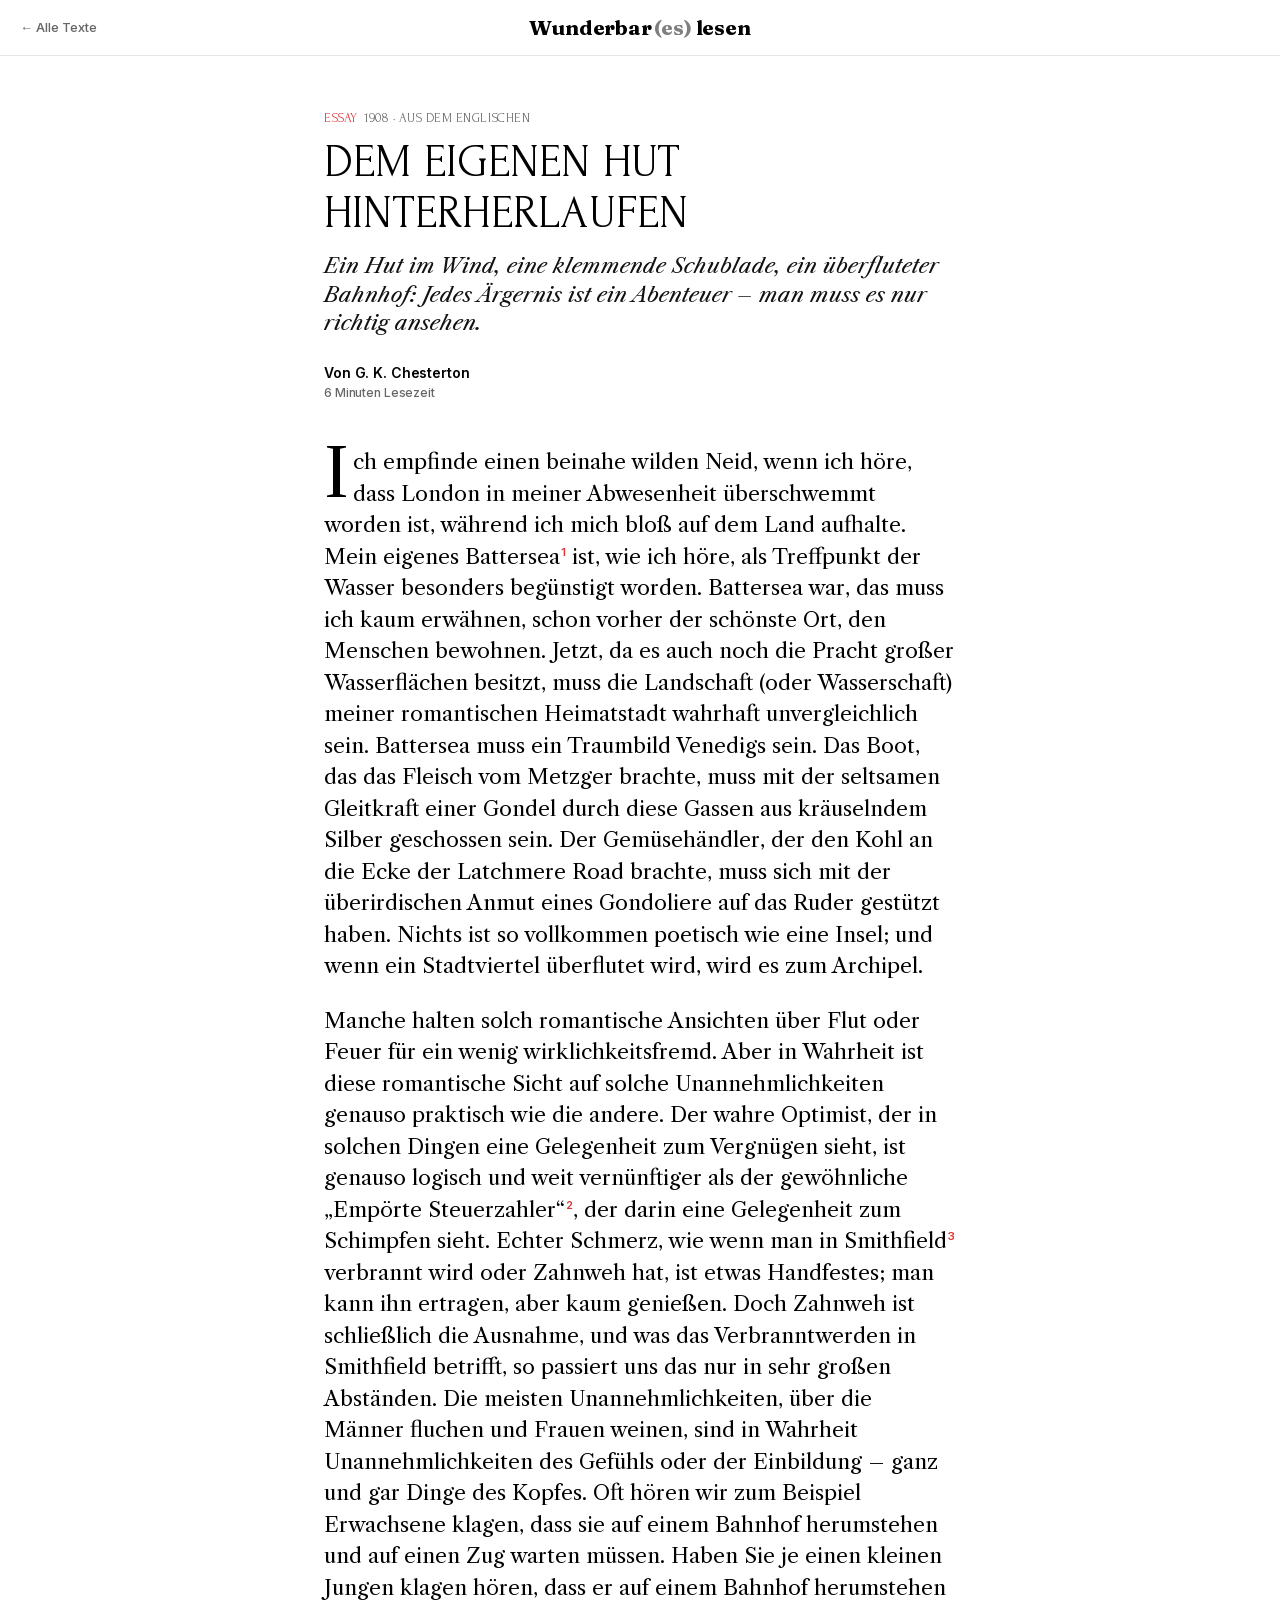
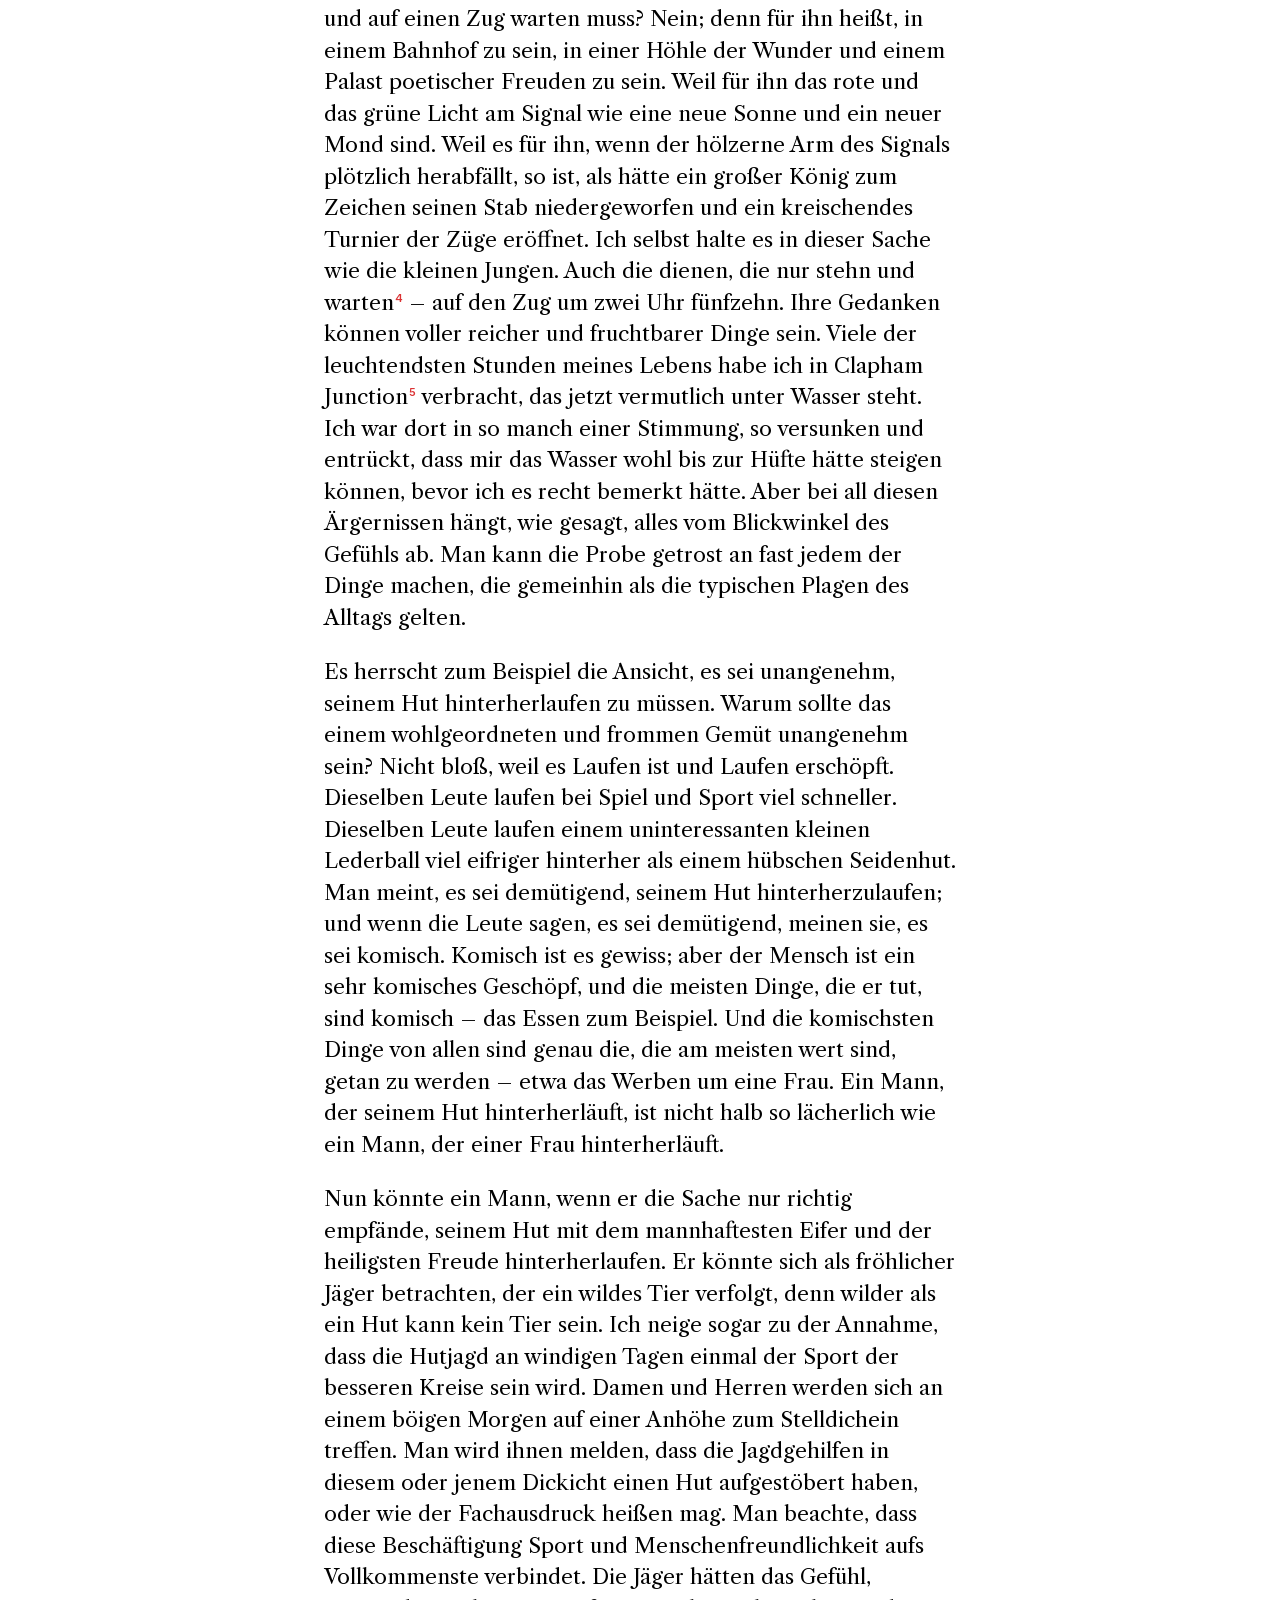
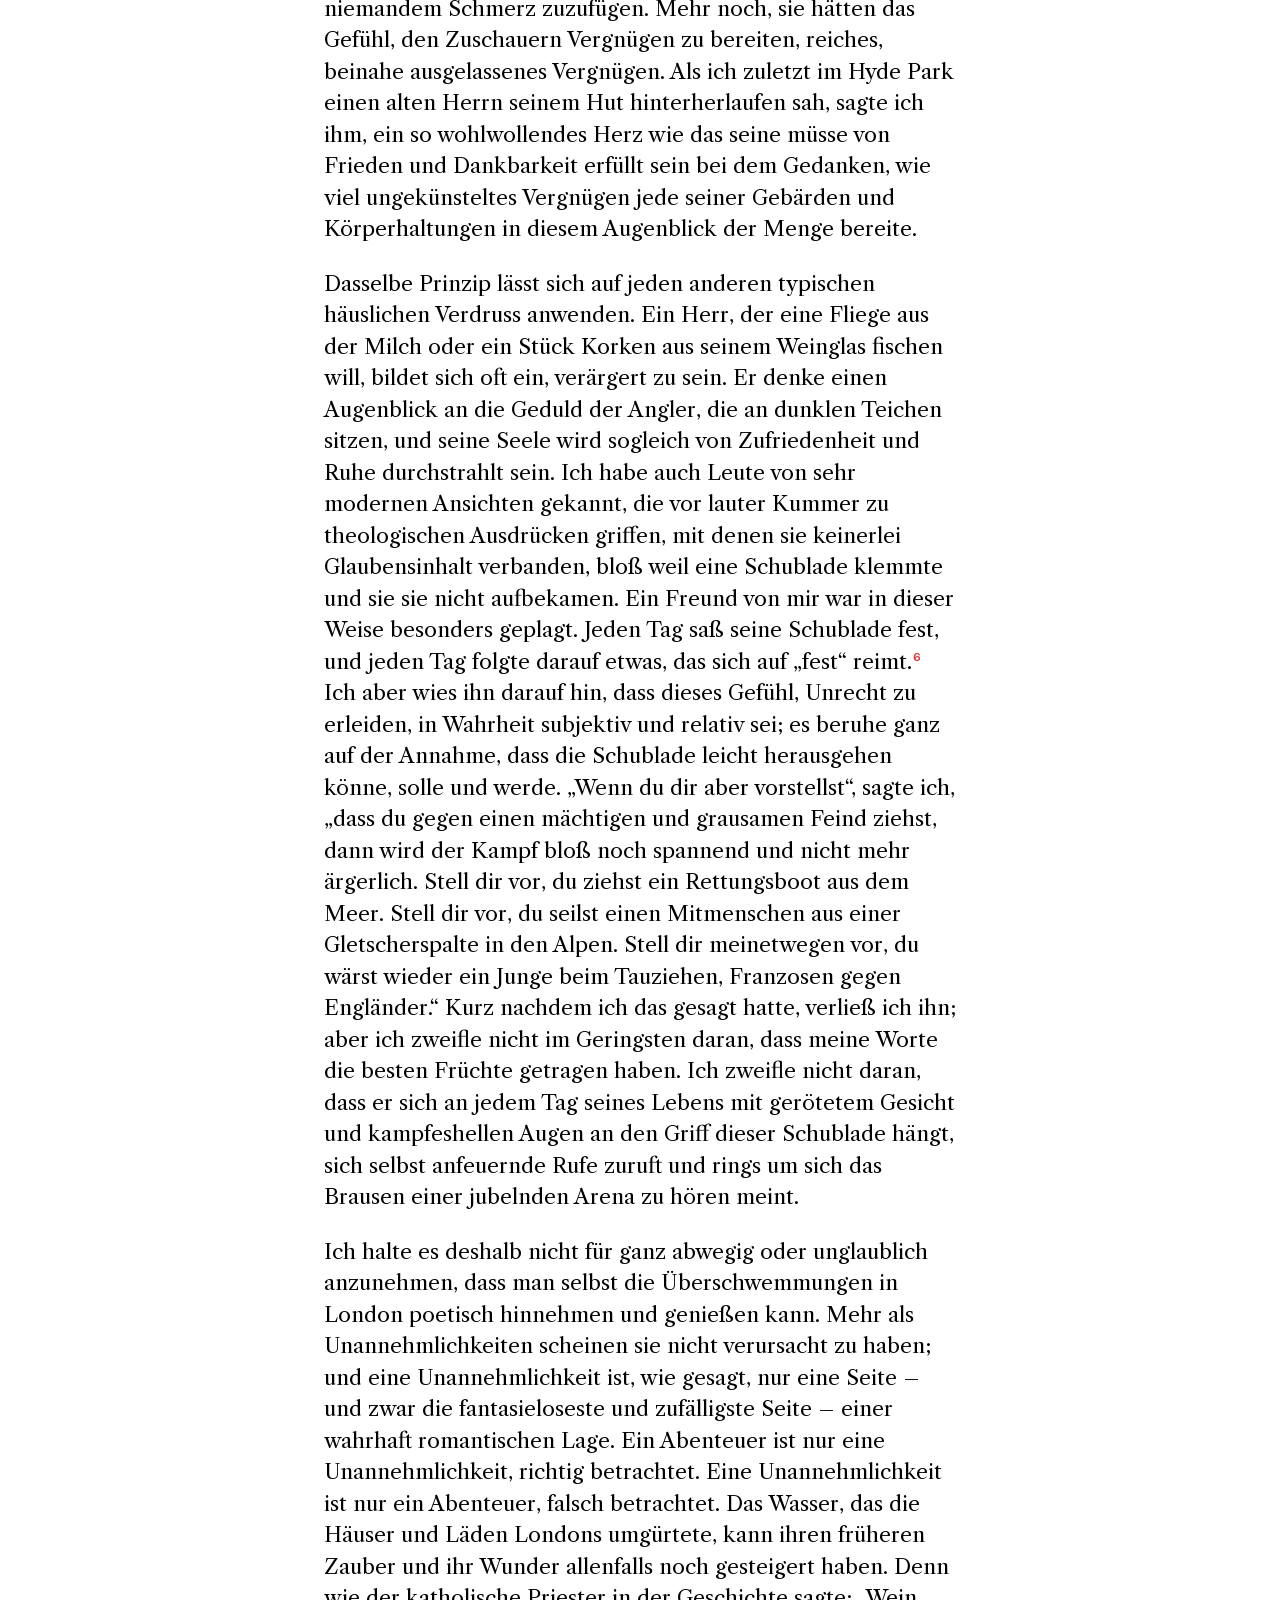
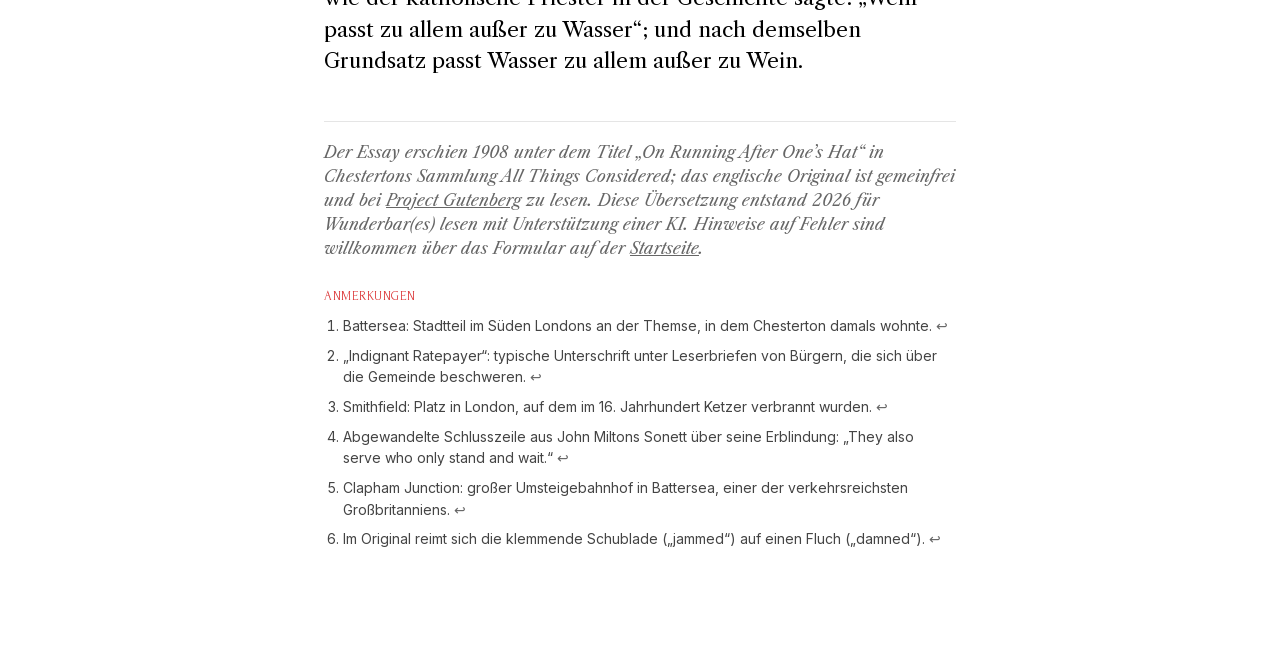
==== commit 7c48ed8b: "Claude: Leseseiten im Stil des New Yorker (Forum, Libre Caslon, rote Rubrik, Initiale) Co-Authored-B" ====
--- a/texte/chesterton-dem-eigenen-hut-hinterherlaufen.html
+++ b/texte/chesterton-dem-eigenen-hut-hinterherlaufen.html
@@ -6,7 +6,7 @@
   <title>Dem eigenen Hut hinterherlaufen – G. K. Chesterton – Wunderbar(es) lesen</title>
   <meta name="description" content="Ein Hut im Wind, eine klemmende Schublade, ein überfluteter Bahnhof: Chesterton zeigt, dass jedes Ärgernis ein Abenteuer ist.">
   <meta name="theme-color" content="#ffffff">
-  <link rel="stylesheet" href="lesen.css?v=1b57d99d">
+  <link rel="stylesheet" href="lesen.css?v=3f673d15">
 </head>
 <body>
   <header class="kopfzeile">
@@ -15,10 +15,10 @@
   </header>
 
   <main>
-    <p class="rubrik">Essay</p>
+    <p class="rubrik"><span class="rot">Essay</span>1908 · Aus dem Englischen</p>
     <h1>Dem eigenen Hut hinterherlaufen</h1>
     <p class="vorspann">Ein Hut im Wind, eine klemmende Schublade, ein überfluteter Bahnhof: Jedes Ärgernis ist ein Abenteuer – man muss es nur richtig ansehen.</p>
-    <p class="zeile"><span class="von">Von G. K. Chesterton</span>1908 · Aus dem Englischen · 6 Minuten Lesezeit</p>
+    <p class="zeile"><span class="von">Von G. K. Chesterton</span>6 Minuten Lesezeit</p>
 
     <article class="text">
       <p>Ich empfinde einen beinahe wilden Neid, wenn ich höre, dass London in meiner Abwesenheit überschwemmt worden ist, während ich mich bloß auf dem Land aufhalte. Mein eigenes Battersea<sup><a href="#a1" id="z1">1</a></sup> ist, wie ich höre, als Treffpunkt der Wasser besonders begünstigt worden. Battersea war, das muss ich kaum erwähnen, schon vorher der schönste Ort, den Menschen bewohnen. Jetzt, da es auch noch die Pracht großer Wasserflächen besitzt, muss die Landschaft (oder Wasserschaft) meiner romantischen Heimatstadt wahrhaft unvergleichlich sein. Battersea muss ein Traumbild Venedigs sein. Das Boot, das das Fleisch vom Metzger brachte, muss mit der seltsamen Gleitkraft einer Gondel durch diese Gassen aus kräuselndem Silber geschossen sein. Der Gemüsehändler, der den Kohl an die Ecke der Latchmere Road brachte, muss sich mit der überirdischen Anmut eines Gondoliere auf das Ruder gestützt haben. Nichts ist so vollkommen poetisch wie eine Insel; und wenn ein Stadtviertel überflutet wird, wird es zum Archipel.</p>
--- a/texte/lesen.css
+++ b/texte/lesen.css
@@ -1,31 +1,37 @@
-/* Leseseiten für eigene Übersetzungen – schlicht und zeitlos, angelehnt an den Artikel-Look der New York Times:
-   Serifen-Titel und -Text (Georgia), Autorzeile und Kleingedrucktes in Libre Franklin, viel Weiß. */
+/* Leseseiten für eigene Übersetzungen – angelehnt an den Artikel-Look des New Yorker
+   (Werte am 21.10.2026 aus einem New-Yorker-Artikel ausgelesen):
+   Titel in einer Display-Antiqua (dort Irvin, hier Forum), Vorspann kursiv und Fließtext in Caslon
+   (hier Libre Caslon), Autorzeile und Datum in einer schlichten Grotesk (dort Graphik, hier Inter),
+   rote Rubrik, große Initiale. */
 
-@font-face {
-  font-family: "Libre Franklin";
-  src: url(../fonts/libre-franklin-latin.woff2) format("woff2");
-  font-weight: 400 700; font-display: swap;
-  unicode-range: U+0000-00FF, U+0131, U+0152-0153, U+02BB-02BC, U+02C6, U+02DA, U+02DC, U+0304, U+0308, U+0329, U+2000-206F, U+20AC, U+2122, U+2191, U+2193, U+2212, U+2215, U+FEFF, U+FFFD;
-}
-@font-face {
-  font-family: "Libre Franklin";
-  src: url(../fonts/libre-franklin-latin-ext.woff2) format("woff2");
-  font-weight: 400 700; font-display: swap;
-  unicode-range: U+0100-02BA, U+02BD-02C5, U+02C7-02CC, U+02CE-02D7, U+02DD-02FF, U+1E00-1E9F, U+2020, U+20A0-20AB, U+20AD-20C0, U+2113, U+2C60-2C7F, U+A720-A7FF;
-}
-@font-face {
-  font-family: Fraunces;
-  src: url(../fonts/fraunces-latin.woff2) format("woff2");
-  font-weight: 600 800; font-display: swap;
-}
+@font-face { font-family: Forum; src: url(../fonts/forum-normal-400-latin.woff2) format("woff2"); font-display: swap;
+  unicode-range: U+0000-00FF, U+0131, U+0152-0153, U+02BB-02BC, U+02C6, U+02DA, U+02DC, U+0304, U+0308, U+0329, U+2000-206F, U+20AC, U+2122, U+2191, U+2193, U+2212, U+2215, U+FEFF, U+FFFD; }
+@font-face { font-family: Forum; src: url(../fonts/forum-normal-400-latin-ext.woff2) format("woff2"); font-display: swap;
+  unicode-range: U+0100-02BA, U+02BD-02C5, U+02C7-02CC, U+02CE-02D7, U+02DD-02FF, U+1E00-1E9F, U+2020, U+20A0-20AB, U+20AD-20C0, U+2113, U+2C60-2C7F, U+A720-A7FF; }
+
+@font-face { font-family: "Libre Caslon"; src: url(../fonts/libre-caslon-text-normal-400-latin.woff2) format("woff2"); font-weight: 400; font-style: normal; font-display: swap;
+  unicode-range: U+0000-00FF, U+0131, U+0152-0153, U+02BB-02BC, U+02C6, U+02DA, U+02DC, U+0304, U+0308, U+0329, U+2000-206F, U+20AC, U+2122, U+2191, U+2193, U+2212, U+2215, U+FEFF, U+FFFD; }
+@font-face { font-family: "Libre Caslon"; src: url(../fonts/libre-caslon-text-normal-400-latin-ext.woff2) format("woff2"); font-weight: 400; font-style: normal; font-display: swap;
+  unicode-range: U+0100-02BA, U+02BD-02C5, U+02C7-02CC, U+02CE-02D7, U+02DD-02FF, U+1E00-1E9F, U+2020, U+20A0-20AB, U+20AD-20C0, U+2113, U+2C60-2C7F, U+A720-A7FF; }
+@font-face { font-family: "Libre Caslon"; src: url(../fonts/libre-caslon-text-italic-400-latin.woff2) format("woff2"); font-weight: 400; font-style: italic; font-display: swap;
+  unicode-range: U+0000-00FF, U+0131, U+0152-0153, U+02BB-02BC, U+02C6, U+02DA, U+02DC, U+0304, U+0308, U+0329, U+2000-206F, U+20AC, U+2122, U+2191, U+2193, U+2212, U+2215, U+FEFF, U+FFFD; }
+@font-face { font-family: "Libre Caslon"; src: url(../fonts/libre-caslon-text-italic-400-latin-ext.woff2) format("woff2"); font-weight: 400; font-style: italic; font-display: swap;
+  unicode-range: U+0100-02BA, U+02BD-02C5, U+02C7-02CC, U+02CE-02D7, U+02DD-02FF, U+1E00-1E9F, U+2020, U+20A0-20AB, U+20AD-20C0, U+2113, U+2C60-2C7F, U+A720-A7FF; }
+@font-face { font-family: "Libre Caslon"; src: url(../fonts/libre-caslon-text-normal-700-latin.woff2) format("woff2"); font-weight: 700; font-style: normal; font-display: swap;
+  unicode-range: U+0000-00FF, U+0131, U+0152-0153, U+02BB-02BC, U+02C6, U+02DA, U+02DC, U+0304, U+0308, U+0329, U+2000-206F, U+20AC, U+2122, U+2191, U+2193, U+2212, U+2215, U+FEFF, U+FFFD; }
+
+@font-face { font-family: Inter; src: url(../fonts/inter-latin.woff2) format("woff2"); font-weight: 400 800; font-display: swap; }
+@font-face { font-family: Fraunces; src: url(../fonts/fraunces-latin.woff2) format("woff2"); font-weight: 600 800; font-display: swap; }
 
 :root {
+  --schwarz: #000;
   --text: #121212;
-  --grau: #5a5a5a;
-  --hellgrau: #727272;
-  --linie: #dfdfdf;
-  --serif: Georgia, "Times New Roman", Times, serif;
-  --sans: "Libre Franklin", "Helvetica Neue", Arial, sans-serif;
+  --grau: #666;
+  --linie: #e5e5e5;
+  --rot: #db3334;
+  --anzeige: Forum, Georgia, serif;
+  --caslon: "Libre Caslon", Georgia, "Times New Roman", serif;
+  --grotesk: Inter, "Helvetica Neue", Helvetica, Arial, sans-serif;
 }
 
 * { box-sizing: border-box; }
@@ -34,8 +40,8 @@
 body {
   margin: 0;
   background: #fff;
-  color: var(--text);
-  font-family: var(--serif);
+  color: var(--schwarz);
+  font-family: var(--caslon);
   -webkit-font-smoothing: antialiased;
 }
 
@@ -46,89 +52,105 @@
   display: flex;
   align-items: center;
   justify-content: center;
-  height: 52px;
+  height: 56px;
   border-bottom: 1px solid var(--linie);
 }
 
 .kopfzeile .zurueck {
   position: absolute;
   left: 20px;
-  font: 500 13px/1 var(--sans);
+  font: 500 13px/1 var(--grotesk);
   color: var(--grau);
   text-decoration: none;
 }
-.kopfzeile .zurueck:hover { color: var(--text); }
+.kopfzeile .zurueck:hover { color: var(--schwarz); }
 
 .marke {
-  font: 700 21px/1 Fraunces, var(--serif);
+  font: 700 21px/1 Fraunces, Georgia, serif;
   letter-spacing: -.01em;
-  color: var(--text);
+  color: var(--schwarz);
   text-decoration: none;
 }
 .klammer { opacity: .5; margin-left: .05em; }
 
-/* ---------- Artikel ---------- */
+/* ---------- Artikelkopf ---------- */
 
 main {
-  max-width: 600px;
+  max-width: 680px;
   margin: 0 auto;
-  padding: 48px 20px 96px;
+  padding: 56px 24px 100px;
 }
 
 .rubrik {
-  margin: 0 0 14px;
-  font: 600 12px/1 var(--sans);
-  letter-spacing: .06em;
+  margin: 0 0 12px;
+  font: 400 13px/1 var(--anzeige);
+  letter-spacing: .04em;
   text-transform: uppercase;
-  color: var(--text);
+  color: var(--grau);
 }
+.rubrik .rot { color: var(--rot); margin-right: .5em; }
 
 h1 {
   margin: 0;
-  font: 700 clamp(32px, 6.4vw, 42px)/1.12 var(--serif);
-  letter-spacing: -.005em;
+  font: 400 clamp(34px, 7vw, 46px)/1.1 var(--anzeige);
+  text-transform: uppercase;
+  letter-spacing: .005em;
   text-wrap: balance;
 }
 
 .vorspann {
   margin: 14px 0 0;
-  font: 400 21px/1.4 var(--serif);
-  color: var(--grau);
+  font: italic 400 21px/1.35 var(--caslon);
+  color: var(--text);
 }
 
 .zeile {
   margin: 26px 0 0;
-  font: 400 14px/1.5 var(--sans);
-  color: var(--hellgrau);
+  font: 500 12px/1.6 var(--grotesk);
+  letter-spacing: -.01em;
+  color: var(--grau);
 }
-.zeile .von { display: block; font-weight: 700; color: var(--text); }
+.zeile .von {
+  display: block;
+  font: 600 14px/1.4 var(--grotesk);
+  color: var(--schwarz);
+}
 
-.text { margin-top: 34px; }
+/* ---------- Fließtext ---------- */
+
+.text { margin-top: 44px; }
 
 .text p {
-  margin: 0 0 1.05em;
-  font: 400 20px/1.55 var(--serif);
+  margin: 0 0 1.1em;
+  font: 400 21px/1.5 var(--caslon);
 }
 
-.text .gedicht, .text .zitat { margin: 1.2em 0 1.4em 1.2em; }
+/* Große Initiale über zwei Zeilen, wie beim New Yorker */
+.text > p:first-child::first-letter {
+  float: left;
+  margin: .02em .06em 0 0;
+  font: 400 3.15em/.82 var(--caslon);
+}
+
+.text .gedicht, .text .zitat { margin: 1.3em 0 1.5em 1.4em; }
 .text .gedicht p, .text .zitat p { margin: 0 0 .9em; font-size: 19px; line-height: 1.5; font-style: italic; }
 .text .zitat .uebersetzt { font-style: normal; color: var(--grau); }
 
 sup { line-height: 0; }
 sup a {
   padding-left: 1px;
-  font: 600 11px/0 var(--sans);
-  color: var(--hellgrau);
+  font: 600 11px/0 var(--grotesk);
+  color: var(--rot);
   text-decoration: none;
 }
 
-/* ---------- Kleingedrucktes am Ende ---------- */
+/* ---------- Ende ---------- */
 
 .vermerk {
-  margin-top: 40px;
+  margin-top: 44px;
   padding-top: 18px;
   border-top: 1px solid var(--linie);
-  font: italic 400 15px/1.5 var(--serif);
+  font: italic 400 16px/1.5 var(--caslon);
   color: var(--grau);
 }
 .vermerk a { color: inherit; }
@@ -136,23 +158,24 @@
 .anmerkungen { margin-top: 30px; }
 .anmerkungen h2 {
   margin: 0 0 12px;
-  font: 700 13px/1 var(--sans);
+  font: 400 13px/1 var(--anzeige);
   letter-spacing: .04em;
   text-transform: uppercase;
+  color: var(--rot);
 }
 .anmerkungen ol { margin: 0; padding-left: 1.2em; }
 .anmerkungen li {
   margin-bottom: 8px;
-  font: 400 14px/1.5 var(--sans);
-  color: var(--grau);
+  font: 400 14px/1.55 var(--grotesk);
+  color: #444;
 }
-.anmerkungen li:target { background: #fff6d6; }
-.anmerkungen li a { color: var(--hellgrau); text-decoration: none; }
+.anmerkungen li:target { background: #fff3d1; }
+.anmerkungen li a { color: var(--grau); text-decoration: none; }
 
 @media (max-width: 520px) {
   .kopfzeile .zurueck { font-size: 0; }
   .kopfzeile .zurueck::before { content: "←"; font-size: 18px; }
-  main { padding-top: 32px; }
+  main { padding: 36px 20px 80px; }
   .vorspann { font-size: 19px; }
   .text p { font-size: 19px; }
 }
